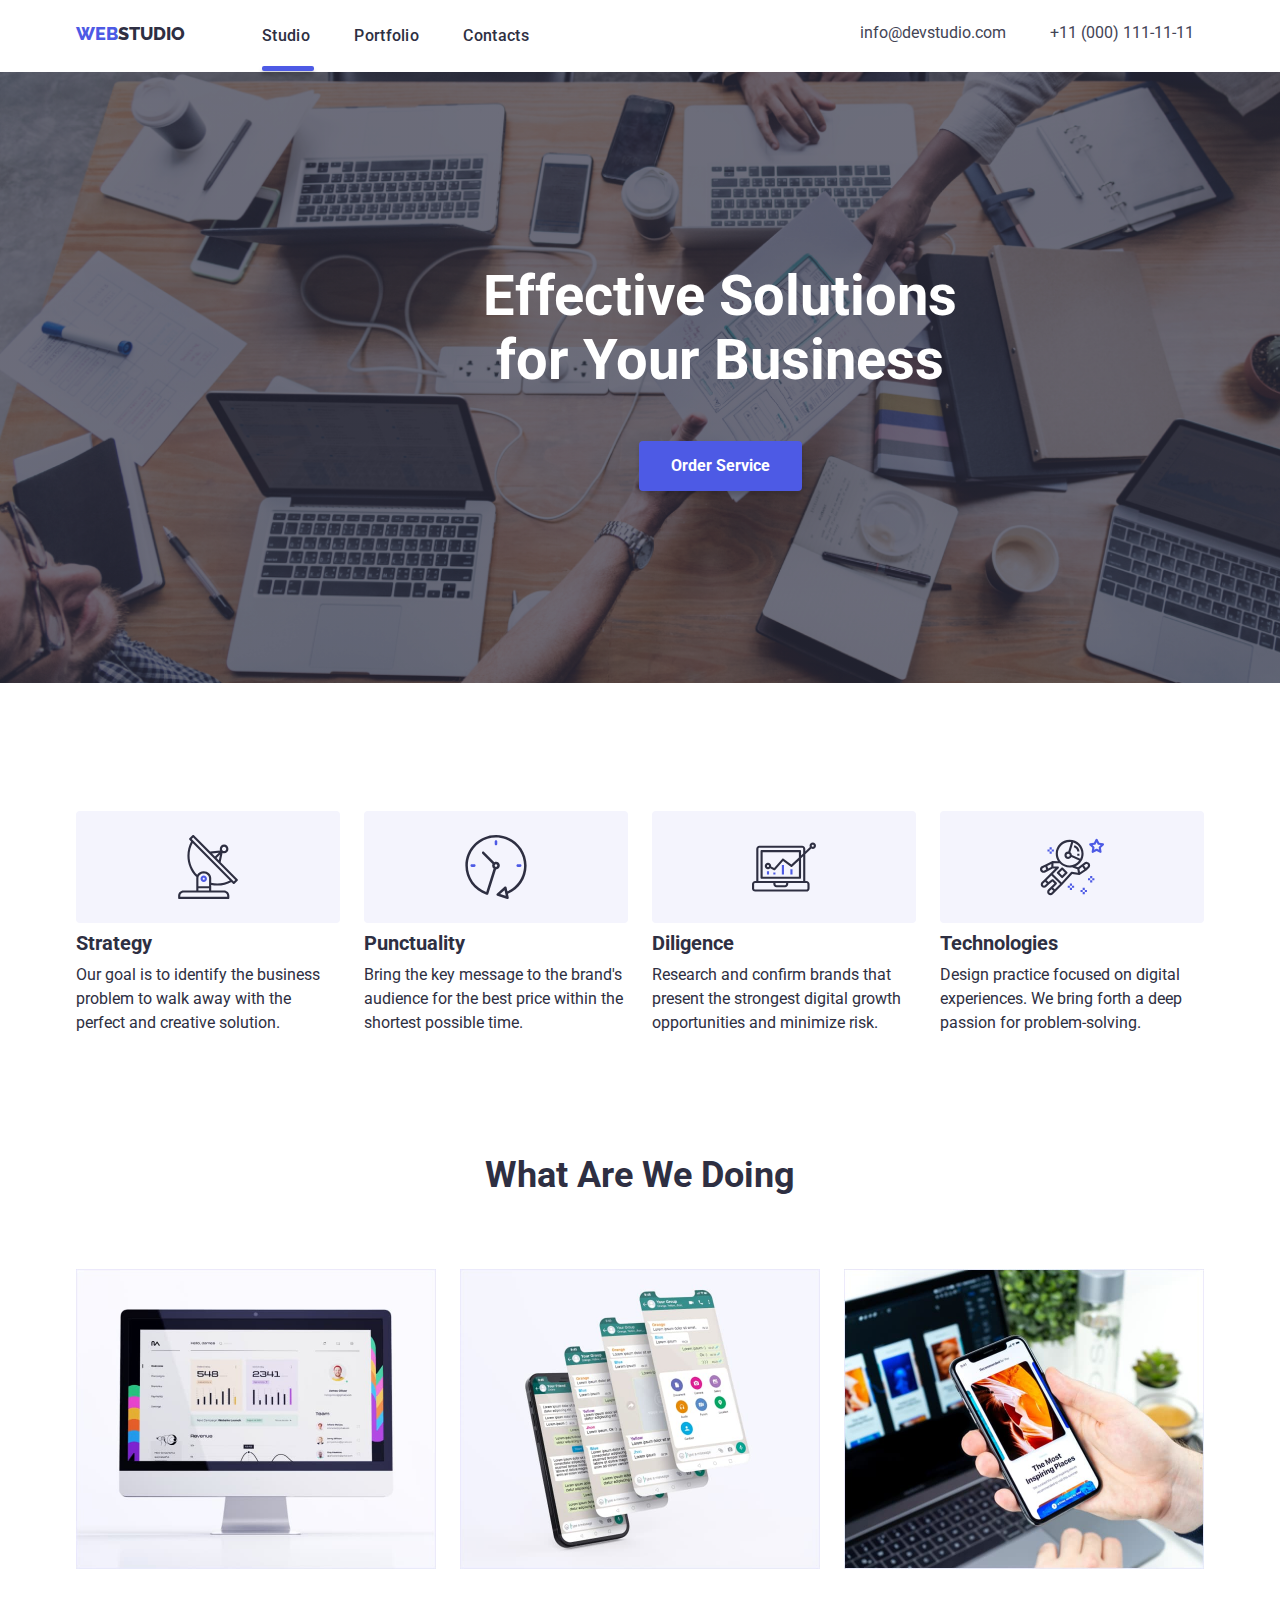
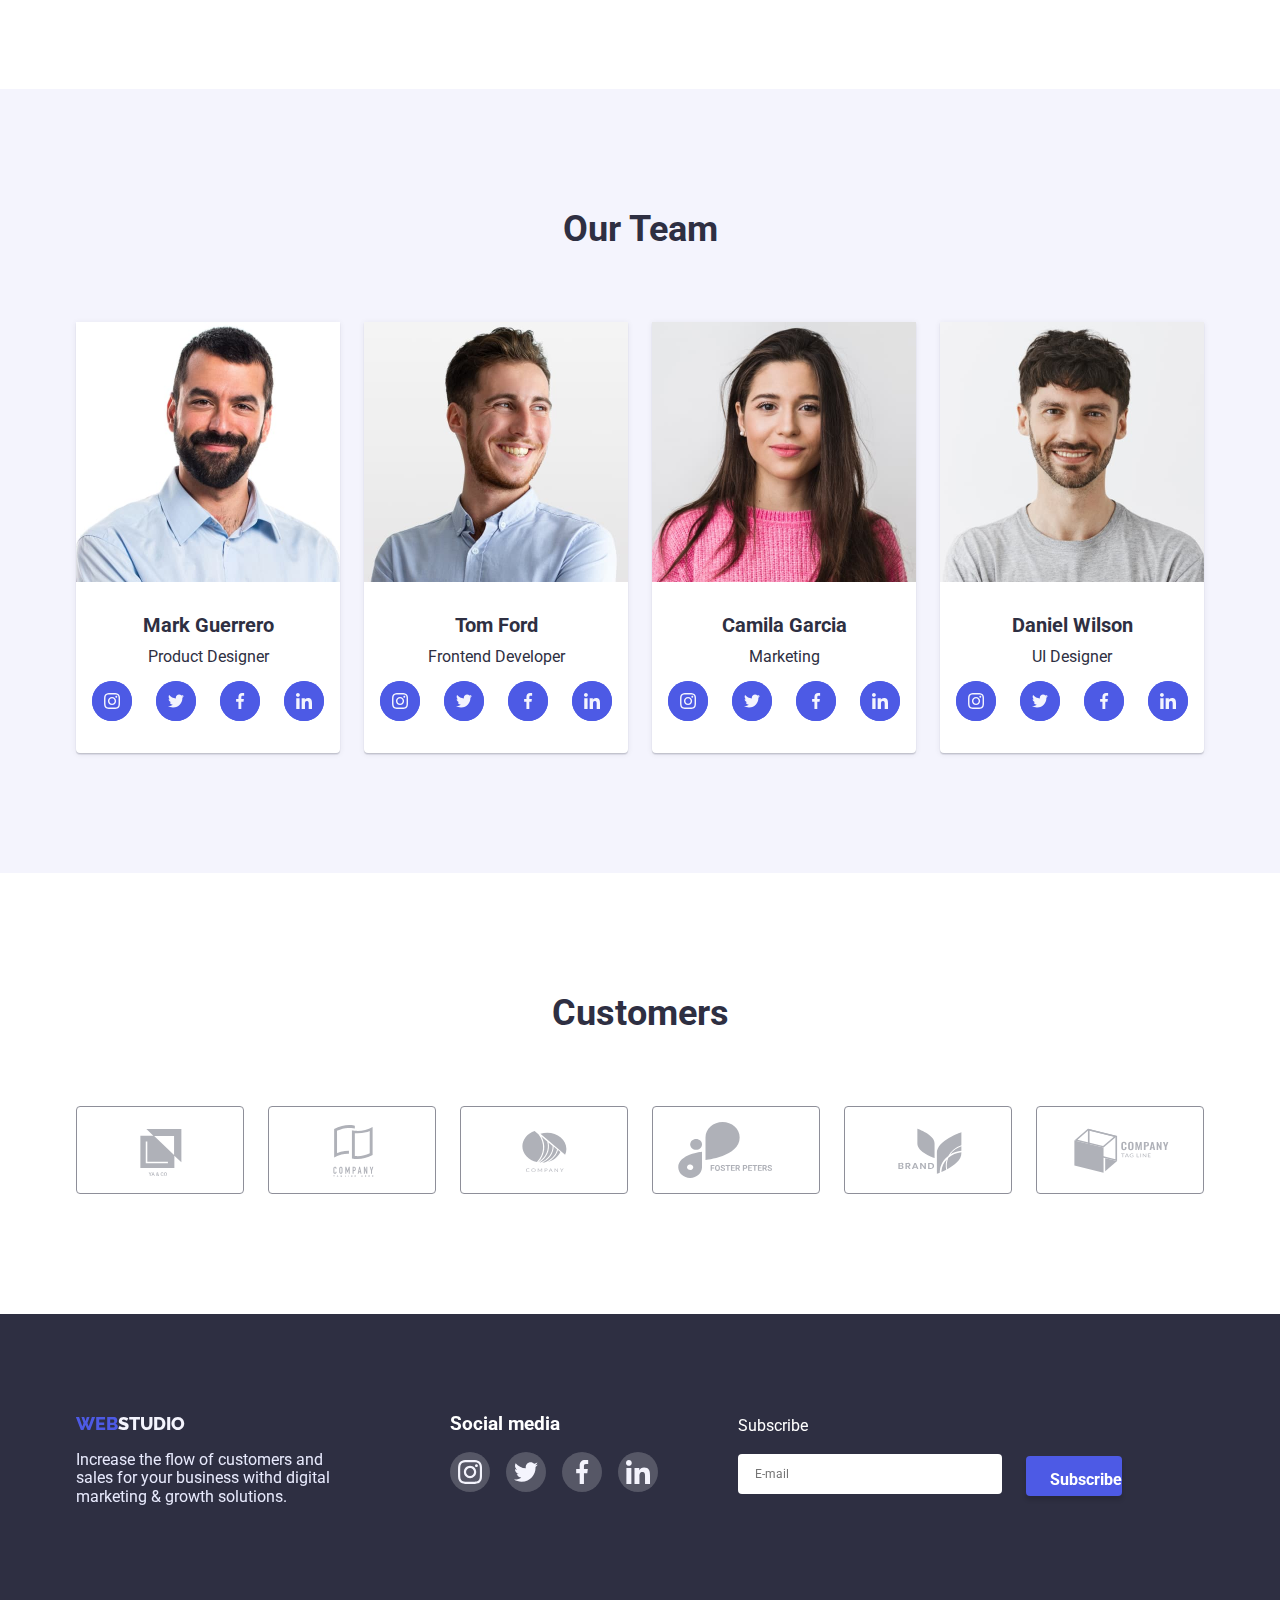
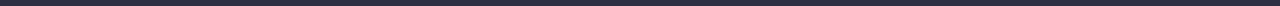
==== index.html @ 452f0822 "start work with footer" ====
<!DOCTYPE html>
<html lang="en">

<head>
    <meta charset="UTF-8">
    <meta http-equiv="X-UA-Compatible" content="IE=edge">
    <meta name="viewport" content="width=device-width, initial-scale=1.0">
    <title>Document</title>
    <link
        href="https://fonts.googleapis.com/css2?family=Raleway:wght@700&family=Roboto:wght@400;500;700;900&display=swap"
        rel="stylesheet">
    <link rel="stylesheet" href="./css/style.css">
    <link rel="stylesheet" href="/css/modern-normalize.css">
</head>

<body class="body">
    <!--Шапка-->
    <header class="header">
        <div class="container-header">
            <nav>
                <a href="./index.html" class="link-to-logo container-header-logo">WEB<span
                        class="second-logo-top">STUDIO</span></a>
                <ul class="link-to-list">
                    <li class="container-header_item"><a href="./index.html" class="link-to current">
                            Studio
                        </a></li>
                    <li class="container-header_item"><a href="./portfolio.html" class="link-to">
                            Portfolio
                        </a></li>
                    <li class="container-header_item"><a href="#" class="link-to">
                            Contacts
                        </a></li>
                </ul>
            </nav>
            <ul class="container-header-boss">
                <li class="container-header_contacts"><a href="mailto:info@devstudio.com" class="contacts">
                        info@devstudio.com </a></li>
                <li class="container-header_contacts"><a href="tel:+110001111111" class="contacts"> +11 (000) 111-11-11
                    </a>
                </li>
            </ul>
        </div>
    </header>
    <main>
        <section class="top-color">
            <div class="container-top-color">
                <h1 class="text"> Effective Solutions for Your Business</h1>
                <button type="button" class="first-button" data-modal-open>Order Service</button>
            </div>
            <div class="backdrop is-hidden" data-modal>
                <div class="modal">
                    <p class="modal-headline">Leave your contacts and we will call you back</p>
                    <form name="signup_form" autocomplete="on" novalidate>
                        <div>
                            <p class="form-field">
                                <label for="name" class="text-area">
                                    Name
                                </label>
                                <input type="name" name="name" id="name" />
                            </p>

                            <p class="form-field">
                                <label for="tel" class="text-area">
                                    Phone
                                </label>
                                <input type="tel" name="phone_number" id="tel" />
                            </p>

                            <p class="form-field">
                                <label for="email" class="text-area">
                                    Email
                                </label>
                                <input type="email" name="email" id="email" />
                            </p>


                            <p class="form-field">
                                <label for="comment" class="text-area">
                                    Comment
                                </label>
                                <textarea name="comment" rows="6" placeholder="Text input" id="comment"></textarea>
                            </p>


                            <p class="check">
                                <label class="modal-text">
                                    <input type="checkbox" name="privacy-policy" value="accept" />
                                    I accept the terms and conditions of the <a href="#" class="link-modal">Privacy
                                        Policy</a>
                                </label>
                            </p>


                            <button type="submit" class="send-button">
                                <div class="send-container">Send</div>
                            </button>
                        </div>
                    </form>
                    <button type="button" class="close-bt-father" data-modal-close>
                        <img src="./icons.svg/close.svg" alt="close" class="close-bt">
                    </button>
                </div>
            </div>
        </section>
        <section class="second-section">
            <div class="second-container">
                <h2 hidden>Advanteges</h2>
                <ul class="headlines-container">
                    <li class="headlines-item">
                        <div class="image-headlines">
                            <svg class="icon" width="64" height="64">
                                <use href="icons.svg/symbol-defs.svg#icon-antenn"> </use>
                            </svg>
                        </div>
                        <h3 class="headlines">Strategy</h3>
                        <p class="information">Our goal is to identify the business problem to walk away with the
                            perfect
                            and creative solution.
                        </p>
                    </li>
                    <li class="headlines-item">
                        <div class="image-headlines">
                            <svg class="icon" width="64" height="64">
                                <use href="icons.svg/symbol-defs.svg#icon-clock-1"> </use>
                            </svg>
                        </div>
                        <h3 class="headlines">Punctuality</h3>
                        <p class="information">Bring the key message to the brand's audience for the best price within
                            the
                            shortest possible
                            time.
                        </p>
                    </li>
                    <li class="headlines-item">
                        <div class="image-headlines">
                            <svg class="icon" width="64" height="64">
                                <use href="icons.svg/symbol-defs.svg#icon-diagram-1"> </use>
                            </svg>
                        </div>
                        <h3 class="headlines">Diligence</h3>
                        <p class="information">Research and confirm brands that present the strongest digital growth
                            opportunities and minimize
                            risk.
                        </p>
                    </li>
                    <li class="headlines-item">
                        <div class="image-headlines">
                            <svg class="icon" width="64" height="64">
                                <use href="icons.svg/symbol-defs.svg#icon-astronaut-1"> </use>
                            </svg>
                        </div>
                        <h3 class=" headlines">Technologies</h3>
                        <p class="information">Design practice focused on digital experiences. We bring
                            forth a deep
                            passion
                            for
                            problem-solving.
                        </p>
                    </li>
                </ul>
            </div>
        </section>
        <section class="section-third">
            <div class="third-container">
                <h3 class="wawd">What Are We Doing</h3>
                <ul class="we-do-images">
                    <li class="we-do"><img src="./images/image1.jpg" alt="Графіки на iMac" width="360" height="300"
                            class="wd-img">
                    </li>
                    <li class="we-do"><img src="./images/image2.jpg" alt="Переписка на iphone" width="360" height="300"
                            class="wd-img">
                    </li>
                    <li class="we-do"><img src="./images/image3.jpg" alt="iphone біля macbook" width="360" height="300"
                            class="wd-img">
                    </li>
                </ul>
            </div>
        </section>
        <section class="fourth-section">
            <div class="container-team">
                <h2 class="our-team">Our Team</h2>
                <ul class="list-team">
                    <li class="container-item">
                        <img src="./images/image4.jpg" alt="Product Designer" width="264" height="260" class="team-img">
                        <div class="container-names">
                            <h3 class="names">Mark Guerrero</h3>
                            <p class="speciality">Product Designer</p>
                            <ul class="tm-list">
                                <li class="tm-item">
                                    <a href="#" class="tm-item">
                                        <svg class="tm-svg" width="16" height="16">
                                            <use href="./icons.svg/symbol-defs.svg#icon-instagram"></use>
                                        </svg>
                                    </a>
                                </li>
                                <li class="tm-item">
                                    <a href="#" class="tm-item">
                                        <svg class="tm-svg" width="16" height="16">
                                            <use href="./icons.svg/symbol-defs.svg#icon-twitter"></use>
                                        </svg>
                                    </a>
                                </li>
                                <li class="tm-item">
                                    <a href="#" class="tm-item">
                                        <svg class="tm-svg" width="16" height="16">
                                            <use href="./icons.svg/symbol-defs.svg#icon-facebook"></use>
                                        </svg>
                                    </a>
                                </li>
                                <li class="tm-item">
                                    <a href="#" class="tm-item">
                                        <svg class="tm-svg" width="16" height="16">
                                            <use href="./icons.svg/symbol-defs.svg#icon-linkedin"></use>
                                        </svg>
                                    </a>
                                </li>
                            </ul>
                        </div>
                    </li>
                    <li class="container-item">
                        <img src="./images/image5.jpg" alt="Frontend Developer" width="264" height="260"
                            class="team-img">
                        <div class="container-names">
                            <h3 class="names">Tom Ford</h3>
                            <p class="speciality">Frontend Developer</p>
                            <ul class="tm-list">
                                <li class="tm-item">
                                    <a href="#" class="tm-item">
                                        <svg class="tm-svg" width="16" height="16">
                                            <use href="./icons.svg/symbol-defs.svg#icon-instagram"></use>
                                        </svg>
                                    </a>
                                </li>
                                <li class="tm-item">
                                    <a href="#" class="tm-item">
                                        <svg class="tm-svg" width="16" height="16">
                                            <use href="./icons.svg/symbol-defs.svg#icon-twitter"></use>
                                        </svg>
                                    </a>
                                </li>
                                <li class="tm-item">
                                    <a href="#" class="tm-item">
                                        <svg class="tm-svg" width="16" height="16">
                                            <use href="./icons.svg/symbol-defs.svg#icon-facebook"></use>
                                        </svg>
                                    </a>
                                </li>
                                <li class="tm-item">
                                    <a href="#" class="tm-item">
                                        <svg class="tm-svg" width="16" height="16">
                                            <use href="./icons.svg/symbol-defs.svg#icon-linkedin"></use>
                                        </svg>
                                    </a>
                                </li>
                            </ul>
                        </div>
                    </li>
                    <li class="container-item">
                        <img src="./images/image6.jpg" alt="Marketing" width="264" height="260" class="team-img">
                        <div class="container-names">
                            <h3 class="names">Camila Garcia</h3>
                            <p class="speciality">Marketing</p>
                            <ul class="tm-list">
                                <li class="tm-item">
                                    <a href="#" class="tm-item">
                                        <svg class="tm-svg" width="16" height="16">
                                            <use href="./icons.svg/symbol-defs.svg#icon-instagram"></use>
                                        </svg>
                                    </a>
                                </li>
                                <li class="tm-item">
                                    <a href="#" class="tm-item">
                                        <svg class="tm-svg" width="16" height="16">
                                            <use href="./icons.svg/symbol-defs.svg#icon-twitter"></use>
                                        </svg>
                                    </a>
                                </li>
                                <li class="tm-item">
                                    <a href="#" class="tm-item">
                                        <svg class="tm-svg" width="16" height="16">
                                            <use href="./icons.svg/symbol-defs.svg#icon-facebook"></use>
                                        </svg>
                                    </a>
                                </li>
                                <li class="tm-item">
                                    <a href="#" class="tm-item">
                                        <svg class="tm-svg" width="16" height="16">
                                            <use href="./icons.svg/symbol-defs.svg#icon-linkedin"></use>
                                        </svg>
                                    </a>
                                </li>
                            </ul>
                        </div>
                    </li>
                    <li class="container-item">
                        <img src="./images/image7.jpg" alt="UI Designer" width="264" height="260" class="team-img">
                        <div class="container-names">
                            <h3 class="names">Daniel Wilson</h3>
                            <p class="speciality">UI Designer</p>
                            <ul class="tm-list">
                                <li class="tm-item">
                                    <a href="#" class="tm-item">
                                        <svg class="tm-svg" width="16" height="16">
                                            <use href="./icons.svg/symbol-defs.svg#icon-instagram"></use>
                                        </svg>
                                    </a>
                                </li>
                                <li class="tm-item">
                                    <a href="#" class="tm-item">
                                        <svg class="tm-svg" width="16" height="16">
                                            <use href="./icons.svg/symbol-defs.svg#icon-twitter"></use>
                                        </svg>
                                    </a>
                                </li>
                                <li class="tm-item">
                                    <a href="#" class="tm-item">
                                        <svg class="tm-svg" width="16" height="16">
                                            <use href="./icons.svg/symbol-defs.svg#icon-facebook"></use>
                                        </svg>
                                    </a>
                                </li>
                                <li class="tm-item">
                                    <a href="#" class="tm-item">
                                        <svg class="tm-svg" width="16" height="16">
                                            <use href="./icons.svg/symbol-defs.svg#icon-linkedin"></use>
                                        </svg>
                                    </a>
                                </li>
                            </ul>
                        </div>
                    </li>
                </ul>
            </div>
        </section>
        <section class="fives-section">
            <div class="container-customers">
                <h2 class="customers">Customers</h2>
                <ul class="list-customers">
                    <li class="customers-item">
                        <a href="#" class="customers-link">
                            <svg width="154" height="56" class="customers-svg">
                                <use href="./icons.svg/symbol-defs.svg#icon-yaco"></use>
                            </svg>
                        </a>
                    </li>
                    <li class="customers-item">
                        <a href="#" class="customers-link">
                            <svg width="154" height="56" class="customers-svg">
                                <use href="./icons.svg/symbol-defs.svg#icon-firstcompany"></use>
                            </svg>
                        </a>
                    </li>
                    <li class="customers-item">
                        <a href="#" class="customers-link">
                            <svg width="154" height="56" class="customers-svg">
                                <use href="./icons.svg/symbol-defs.svg#icon-secondcompany"></use>
                            </svg>
                        </a>
                    </li>
                    <li class="customers-item">
                        <a href="#" class="customers-link">
                            <svg width="154" height="56" class="customers-svg">
                                <use href="./icons.svg/symbol-defs.svg#icon-fooster"></use>
                            </svg>
                        </a>
                    </li>
                    <li class="customers-item">
                        <a href="#" class="customers-link">
                            <svg width="154" height="56" class="customers-svg">
                                <use href="./icons.svg/symbol-defs.svg#icon-brand"></use>
                            </svg>
                        </a>
                    </li>
                    <li class="customers-item">
                        <a href="#" class="customers-link">
                            <svg width="154" height="56" class="customers-svg">
                                <use href="./icons.svg/symbol-defs.svg#icon-company"></use>
                            </svg>
                        </a>
                    </li>
                </ul>
            </div>
        </section>
    </main>
    <footer class="footer">
        <div class="foot-ctnr">
            <div class="container-footer">
                <a href="./index.html" class="link-to-logo">WEB<span class="secondlogo">STUDIO</span></a>
                <p class="footer-text"> Increase the flow of customers and<br>sales for your business withd
                    digital<br>marketing
                    & growth
                    solutions.</p>
            </div>
            <div class="footer-social-media">
                <h3 class="sm-text">Social media</h3>
                <ul class="sm-list">
                    <li class="sm-item">
                        <a href="#" class="sm-item">
                            <svg width="24" height="24" class="sm-svg">
                                <use href="./icons.svg/symbol-defs.svg#icon-instagram"></use>
                            </svg>
                        </a>
                    </li>
                    <li class="sm-item">
                        <a href="#" class="sm-item">
                            <svg width="24" height="24" class="sm-svg">
                                <use href="./icons.svg/symbol-defs.svg#icon-twitter"></use>
                            </svg>
                        </a>
                    </li>
                    <li class="sm-item">
                        <a href="#" class="sm-item">
                            <svg width="24" height="24" class="sm-svg">
                                <use href="./icons.svg/symbol-defs.svg#icon-facebook"></use>
                            </svg>
                        </a>
                    </li>
                    <li class="sm-item">
                        <a href="#" class="sm-item">
                            <svg width="24" height="24" class="sm-svg">
                                <use href="./icons.svg/symbol-defs.svg#icon-linkedin"></use>
                            </svg>
                        </a>
                    </li>
                </ul>
            </div>
            <div>
                <p class="footer-field">
                    <label for="email" class="text-area-footer">
                        Subscribe
                    </label>
                    <br>
                    <input type="email" name="email" id="footer-mail" placeholder="E-mail" />
                </p>
            </div>
            <div class="btn-ctnr">
                <button type="button" class="footer-button">Subscribe</button>
            </div>
        </div>
    </footer>
    <script src="./js/modal.js"></script>
</body>

</html>
---- css/style.css ----
*{
    padding: 0;
    margin: 0;
    box-sizing: border-box;
}
:root {
    --brand-color: #2E2F42;
    --background-color: #FFFFFF;
    --button-color: #4D5AE5;
    --hover-color: #434455;
    --white: #F4F4FD;
    --text-color: #E7E9FC;
    --svg-background: #31D0AA;
    --modal-color: #8E8F99;
}
.body {
    font-family: 'Roboto', sans-serif;
    background-color: var(--background-color);
    color: var(--brand-color);
}
nav {
    font-weight: 700;
    font-size: 16px;
    display: flex;
}
.top-color {
    width: 1440px;
    margin: 0 auto;
    background-image: linear-gradient(to right,
            rgba(46, 47, 66, 0.7),
            rgba(46, 47, 66, 0.7)), url("../images/people-office.jpg");
    background-color: var(--brand-color);
    background-size:cover; 
    padding-top: 192px;
    padding-bottom: 192px;
}
.container-top-color {
    width: 492px;
    justify-content: center;
    margin-left: auto;
    margin-right: auto;
}
.text {
    color: var(--background-color);
    text-align: center;
    font-weight: 700;
    font-size: 56px;
    padding: 0%;
}
.backdrop {
    position: fixed;
    left: 0;
    top: 0;
    width: 100%;
    height: 100%;
    background-color: rgba(46, 47, 66, 0.4);
    transition: transform 250ms cubic-bezier(0.4, 0, 0.2, 1), opacity 250ms;
}
.close-bt-father {
    position: absolute;
        left: 90%;
        top: 5%;
        width: 24px;
        height: 24px;
        border-radius: 100%;
        background-color: var(--text-color);
        border: 1px solid rgba(0, 0, 0, 0.1);
}
.close-bt-father:hover,
.close-bt-father:focus {
    background-color: var(--text-color);
    box-shadow: 0px 1px 6px rgba(46, 47, 66, 0.08), 0px 1px 1px rgba(46, 47, 66, 0.16), 0px 2px 1px rgba(46, 47, 66, 0.08);
    border-radius: 100%;
}
.close-bt {
    position: absolute;
    left: 50%;
    top: 50%;
    transform: translate(-50%, -50%);
    width: 8px;
    height: 8px;
}
.backdrop.is-hidden {
    opacity: 0;
    pointer-events: none;
}
.secondlogo {
    color: var(--white);
    font-family: 'Raleway';
    font-weight: 800;
    font-size: 18px;
}
.second-logo-top {
    color: var(--brand-color);
    font-weight: 800;
    font-size: 18px;
    font-family: 'Raleway';
}
.modal {
    position: absolute;
    top: 50%;
    left: 50%;
    transform: translate(-50%, -50%);
    width: 408px;
    height: 584px;
    background-color: #FCFCFC;
    box-shadow: 0px 1px 1px rgba(0, 0, 0, 0.14), 0px 1px 3px rgba(0, 0, 0, 0.12), 0px 2px 1px rgba(0, 0, 0, 0.2);
    border-radius: 4px;
    transition: transform 250ms cubic-bezier(0.4, 0, 0.2, 1);
    padding: 72px 24px 24px;
}
.form-field input {
    border: 1px solid rgba(33, 33, 33, 0.2);
border-radius: 4px;
}
.modal-text [type="checkbox"] {
color: var(--button-color)
}
.form-field input::placeholder {
    color: rgba(117, 117, 117, 0.5);
}
#name {
    margin-bottom: 8px;
    width: 360px;
    height: 40px;
}
#name:active {
    border: 1px solid var(--button-color);
    border-radius: 4px;
}
#tel {
    margin-bottom: 8px;
    width: 360px;
    height: 40px;
}
#email {
    margin-bottom: 8px;
    width: 360px;
    height: 40px;
}
#comment {
    resize: none;
    padding: 8px 16px;
    margin-bottom: 16px;
    width: 360px; 
    border: 1px solid rgba(33, 33, 33, 0.2);
    border-radius: 4px;
    line-height: 1.3;
    font-size: 12px;
}

.modal-headline {
    margin-bottom: 14px;
    font-weight: 700;
    color: var(--brand-color);
    text-align: center;
}
.text-area {
    letter-spacing: 0.04em;
    font-size: 12px;
    line-height: 1.3; 
    color: var(--modal-color);  
}
.modal-text {
    letter-spacing: 0.04em;
    font-size: 12px;
    line-height: 1.3;
    margin-bottom: 24px;
}
.send-button {
    display: flex;
    align-items: center;
    text-align: center;
    background-color: var(--button-color);
    color: var(--background-color);
    cursor: pointer;
    font-weight: 700;
    font-size: 16px;
    font-family: inherit;
    box-shadow: 0px 4px 4px rgba(0, 0, 0, 0.15);
    border-radius: 4px;
    padding: 16px 32px;
    border: 0;
    margin: 24px auto;
    transition: background-color 250ms cubic-bezier(0.4, 0, 0.2, 1), color 250ms cubic-bezier(0.4, 0, 0.2, 1), box-shadow 250ms cubic-bezier(0.4, 0, 0.2, 1);
}
.link-modal {
    color: var(--button-color);
}
.link-modal:visited {
    color: var(--button-color);
}
.send-container {
    width: 105px;
}
.send-button:focus,
.send-button:hover {
    background-color: #404BBF;
    box-shadow: 0px 4px 4px rgba(0, 0, 0, 0.15);
    border-radius: 4px;
    color: var(--background-color);
}
.first-button {
    display: block;
    background-color: var(--button-color);
    color: var(--background-color);
    cursor: pointer;
    font-weight: 700;
    font-size: 16px;
    font-family: inherit;
    box-shadow: 0px 4px 4px rgba(0, 0, 0, 0.15);
    border-radius: 4px;
    margin-top: 48px;
    padding: 16px 32px;
    border: 0;
    margin-left: auto;
    margin-right: auto;
    transition: background-color 250ms cubic-bezier(0.4, 0, 0.2, 1), color 250ms cubic-bezier(0.4, 0, 0.2, 1), box-shadow 250ms cubic-bezier(0.4, 0, 0.2, 1);
}
.first-button:focus,
.first-button:hover {
    background-color: #404BBF;
    box-shadow: 0px 4px 4px rgba(0, 0, 0, 0.15);
    border-radius: 4px;
    color: var(--background-color);
}

a {
    text-decoration: none;
}
ul {
    list-style: none;
}
.header {
box-shadow: 0px 2px 1px rgba(46, 47, 66, 0.08), 0px 1px 1px rgba(46, 47, 66, 0.16), 0px 1px 6px rgba(46, 47, 66, 0.08);
}
.button-boss { 
    justify-content: center;
    margin-bottom: 72px;
}
.interactive:focus,
.interactive:hover {
    background-color: var(--button-color);
    color: var(--background-color);
}
.interactive {
    background-color: var(--white);
    color: var(--button-color);
    cursor: pointer;
    font-weight: 700;
    font-size: 16px;
    border: 1px solid var(--text-color);
    padding: 12px 24px;
    border-radius: 4px;
    transition: background-color 250ms cubic-bezier(0.4, 0, 0.2, 1), color 250ms cubic-bezier(0.4, 0, 0.2, 1), box-shadow 250ms cubic-bezier(0.4, 0, 0.2, 1);
}
.porfolio-btn:not(:last-child) {
    margin-right: 24px;
}
.section-portfolio {
    padding-top: 96px;
    padding-bottom: 120px;
}
.container {
    padding-left: 15px;
    padding-right: 15px;
    margin-left: auto;
    margin-right: auto;
    width: 1158px;
}
.our-products {
    display: flex;
    flex-wrap: wrap;
    column-gap: 24px;
    row-gap: 48px;
}
.card {
    display: block;
    position: relative;
    overflow: hidden;
}
.products-image {
    display: block;
}
.card-text {
    display: block;
    position: absolute;
    overflow: hidden;
    top: 0;
    left: 0;
    width: 100%;
    height: 100%;
    padding: 40px 32px;
    font-size: 16px;
    line-height: 1.5;
    color: var(--white);
    background-color: rgba(77, 90, 229, 0.9);
    transition: transform 250ms cubic-bezier(0.4, 0, 0.2, 1), opacity 250ms;
    overflow: hidden;
    transform: translateY(100%);
    opacity: 0;
}
.card-link {
    display: block;
}

.card-link:hover .card-text,
.card-link:focus .card-text {
opacity: 1;
transform: translateY(0);
}
.card-link:visited {
    color:var(--brand-color)
}
.direction {
    font-weight: 700;
    font-size: 20px;
    line-height: 1.2;
    margin-bottom: 8px;
}
.description-container {
    border: 0.5px solid var(--white);
    box-shadow: 0px 1px 6px rgba(46, 47, 66, 0.08);
    padding-bottom: 32px;
    padding-top: 32px;
    padding-left: 16px;
    padding-right: 16px;
}
.description {
    font-weight: 400;
    font-size: 16px;
}
.header {
    padding-top: 24px;
    padding-bottom: 24px;
    box-shadow: 0px 2px 1px rgba(46, 47, 66, 0.08), 0px 1px 1px rgba(46, 47, 66, 0.16), 0px 1px 6px rgba(46, 47, 66, 0.08);
}
header {
    padding-top: 24px;
    padding-bottom: 24px;
}
.container-header {
    display:flex;
    margin-left: auto;
    margin-right: auto;
    padding-left: 15px;
    padding-right: 15px;
    width: 1158px;
}
.contacts {
    color: var(--hover-color);
    font-weight: 400;
    font-size: 16px;
    transition: color 250ms cubic-bezier(0.4, 0, 0.2, 1);
}
.contacts:hover {
    color: var(--hover-color);
}

.contacts:focus {
    color: var(--button-color)
}
.link-to-logo {
    color: var(--button-color);
    font-weight: 800;
    font-family: 'Raleway';
    font-size: 18px;
    margin-right: 77px;
}
.link-to:visited {
    color: var(--brand-color);
}
.link-to:hover {
    color: var(--hover-color);
}
.link-to:focus {
    color: var(--button-color)
}
.link-to {
    font-family: "Roboto";
    font-weight: 500;
    font-size: 16px;
    line-height: 1.5;
    letter-spacing: 0.02em;
    color: var(--brand-color);
    position: relative;
    transition: color 250ms cubic-bezier(0.4, 0, 0.2, 1);
}
:.current {
    color: var(--button-color);
}
.current:visited {
    color: var(--button-color);
}
.current::after {
    content: '';
    position: absolute;
    display: inline;
    width: 100%;
    height: 5px;
    left: 0;
    top: 40px;
    background-color: var(--button-color);
    border-radius: 2px;
    box-shadow: 0px 4px 4px rgba(0, 0, 0, 0.25)
}
.link-to-list {
    margin-right: 331px;
}
.container-header_item {
    display: inline;
}

.container-header_item:not(:last-child) {
margin-right: 40px;
}
.container-header_contacts {
    display: inline;
}
.container-header_contacts:first-child {
margin-right: 40px;
}
.second-section {
    padding-top: 120px;
    padding-bottom: 120px;
}
.second-container {
    width: 1158px;
    padding-left: 15px;
    padding-right: 15px;
    margin-left: auto;
    margin-right: auto;
}
.headlines-container {
    display: flex;
}
.image-headlines {
    display: flex;
    width: 264px;
    height: 112px;
    background-color: var(--white);
    border-radius: 4px;
    margin-bottom: 8px;
}
.icon {
    display: flex;
    justify-content: center;
    align-items: center;
    margin: 24px auto;
}
.headlines {
    font-weight: 700;
    font-size: 20px;
    line-height: 1.2;
    margin-bottom: 8px;
}
.headlines-item {
    margin-top: 8px;
    width: 264px;
}
.headlines-item:not(:last-child) {
    margin-right: 24px;
}
.information {
    font-weight: 400;
    font-size: 16px;
    height: 72px;
    line-height: 1.5;
}
.fourth-section {
    background-color: var(--white);
    padding-top: 120px;
    padding-bottom: 120px;
}
.container-team {
    width: 1158px;
    margin-left: auto;
    margin-right: auto;
    padding-left: 15px;
    padding-right: 15px;
}
.list-team {
    display: flex;
    gap: 24px;
}
.container-item {
    background-color: var(--background-color);
    box-shadow: 0px 1px 6px rgba(46, 47, 66, 0.08), 0px 1px 1px rgba(46, 47, 66, 0.16), 0px 2px 1px rgba(46, 47, 66, 0.08);
        border-radius: 0px 0px 4px 4px;
}
.our-team {
    font-weight: 700;
    font-size: 36px;
    text-align: center;
    margin-bottom: 72px;
}
.container-names {
    padding-top: 32px;
    padding-bottom: 32px;
}
.names {
    font-weight: 700;
    font-size: 20px;
    text-align: center;
}
.speciality {
    margin-top: 8px;
    font-size: 16px;
    line-height: 24px;
    text-align: center;
}

.tm-list {
    display: flex;
    gap: 24px;
    margin-top: 12px;
    justify-content: center;
}
.team-img {
    display: block;
}

.tm-item {
    display: flex;
    justify-content: center;
    align-items: center;
    width: 40px;
    height: 40px;
    background-color: var(--button-color);
    border-radius: 50%;
    transition: background-color 250ms cubic-bezier(0.4, 0, 0.2, 1);
}
.tm-item:hover,
.tm-item:focus {
    background-color: var(--svg-background);
}
.button-boss {
    display: flex;
}
.section-third {
padding-bottom: 120px;
}
.third-container {
    padding-left: 15px;
    padding-right: 15px;
    margin-left: auto;
    margin-right:auto;
    width: 1158px;
}
.we-do-images {
    display: flex;
    max-width: 100%;
    height: auto; 
    gap: 24px;
}
.wd-img {
    display: block;
}
.wawd {
    font-weight: 700;
    font-size: 36px;
    margin-bottom: 72px;
    text-align: center;
}
.customers {
        font-weight: 700;
        font-size: 36px;
        text-align: center;
        margin-bottom: 72px;
}

.fives-section {
padding-top: 120px;
padding-bottom: 120px;
}
.list-customers {
    display: flex;
    gap: 24px;
}
.customers-item {
    flex-basis: calc( (100% - 5 * 24px) / 6);
    height: 88px;
}
.customers-link {
    height: 100%;
    width: 100%;
    display: flex;
    justify-content: center;
    align-items: center;
    border: 1px solid #8E8F99;
    border-radius: 4px;
    color: #AFB1B8;
    transition: border-color 250ms cubic-bezier(0.4, 0, 0.2, 1), color 250ms cubic-bezier(0.4, 0, 0.2, 1);
}
.customers-link:hover,
.customers-link:focus {
    border-color: var(--button-color);
    color: var(--button-color);
}

.customers-svg {
    fill: currentColor;
}
.container-customers {
    padding-left: 15px;
    padding-right: 15px;
    margin-left: auto;
    margin-right: auto;
    width: 1158px;
}
.sm-text {
    color: var(--background-color);
    font-weight: 700;
    margin-bottom: 16px;
}
.sm-list {
    display: flex;
    gap: 16px;
}
.sm-svg {
    margin: auto;
}
.sm-item {
    width: 40px;
    height: 40px;
    border-radius: 50%;
    background-color: rgba(255, 255, 255, 0.1);
    display: flex;
    transition: background-color 250ms cubic-bezier(0.4, 0, 0.2, 1);
}

.sm-item:hover,
.sm-item:focus {
    background-color: var(--svg-background);
}
.foot-ctnr { position: relative;
    padding-left: 15px;
    padding-right: 15px;
    margin-left: auto;
    margin-right: auto;
    width: 1158px;
    display: flex;
}
.footer {
    background-color: var(--brand-color);
    padding-top: 100px;
    padding-bottom: 100px;
}
.footer-text {
    color: var(--text-color);
    margin-top: 16px;
}
.footer-social-media {
    margin-left: 120px;
    margin-right: 80px;
}
.footer-field {
    display: block;
    color: var(--background-color);
    font-size: 700;
    line-height: 1.5;
}
.footer-field input {
border: 1px solid rgba(255, 255, 255, 0.3);
border-radius: 4px;
padding: 8px 16px;
font-size: 12px;
line-height: 2;
}
#footer-mail {
    margin-top: 16px;
    width: 264px;
    height: 40px;
}
.btn-ctnr {
    margin-left: 24px;
    padding-top: 42px;

}
.ftr-hdln {
    display: none;
}
.footer-button {
    height: 40px;
    margin: auto;
    display: flex;
    flex-direction: row;
    justify-content: center;
    align-items: center;
    padding-top: 8px;
    padding-left: 24px;
    background-color: var(--button-color);
    border-radius: 4px;
    gap: 16px;
    color: var(--background-color);
    font-weight: 700;
    line-height: 1.5;
    border: 0;
    cursor: pointer;
    font-weight: 700;
    font-size: 16px;
    font-family: inherit;
    box-shadow: 0px 4px 4px rgba(0, 0, 0, 0.15);
    margin-left: auto;
    margin-right: auto;
    transition: background-color 250ms cubic-bezier(0.4, 0, 0.2, 1), color 250ms cubic-bezier(0.4, 0, 0.2, 1), box-shadow 250ms cubic-bezier(0.4, 0, 0.2, 1);
}

.footer-button:focus,
.footer-button:hover {
    background-color: #404BBF;
    box-shadow: 0px 4px 4px rgba(0, 0, 0, 0.15);
    border-radius: 4px;
    color: var(--background-color);
}
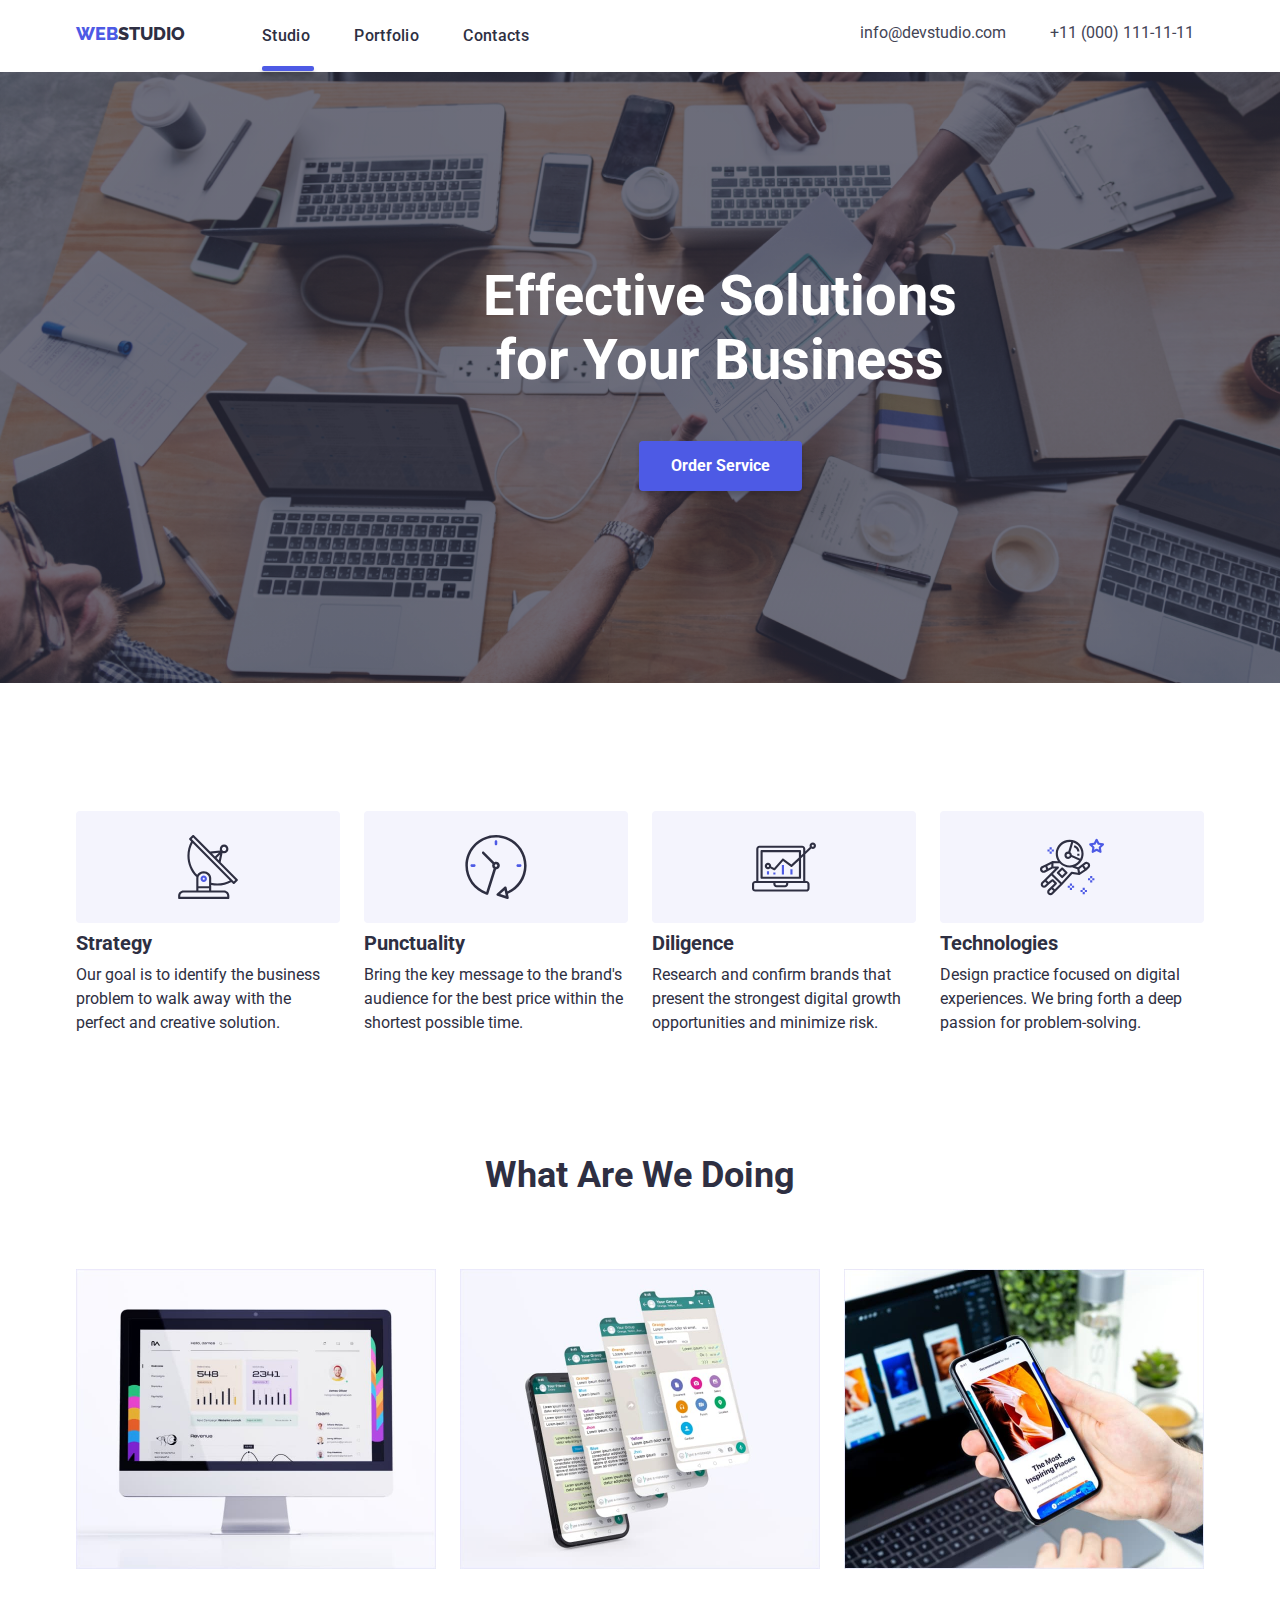
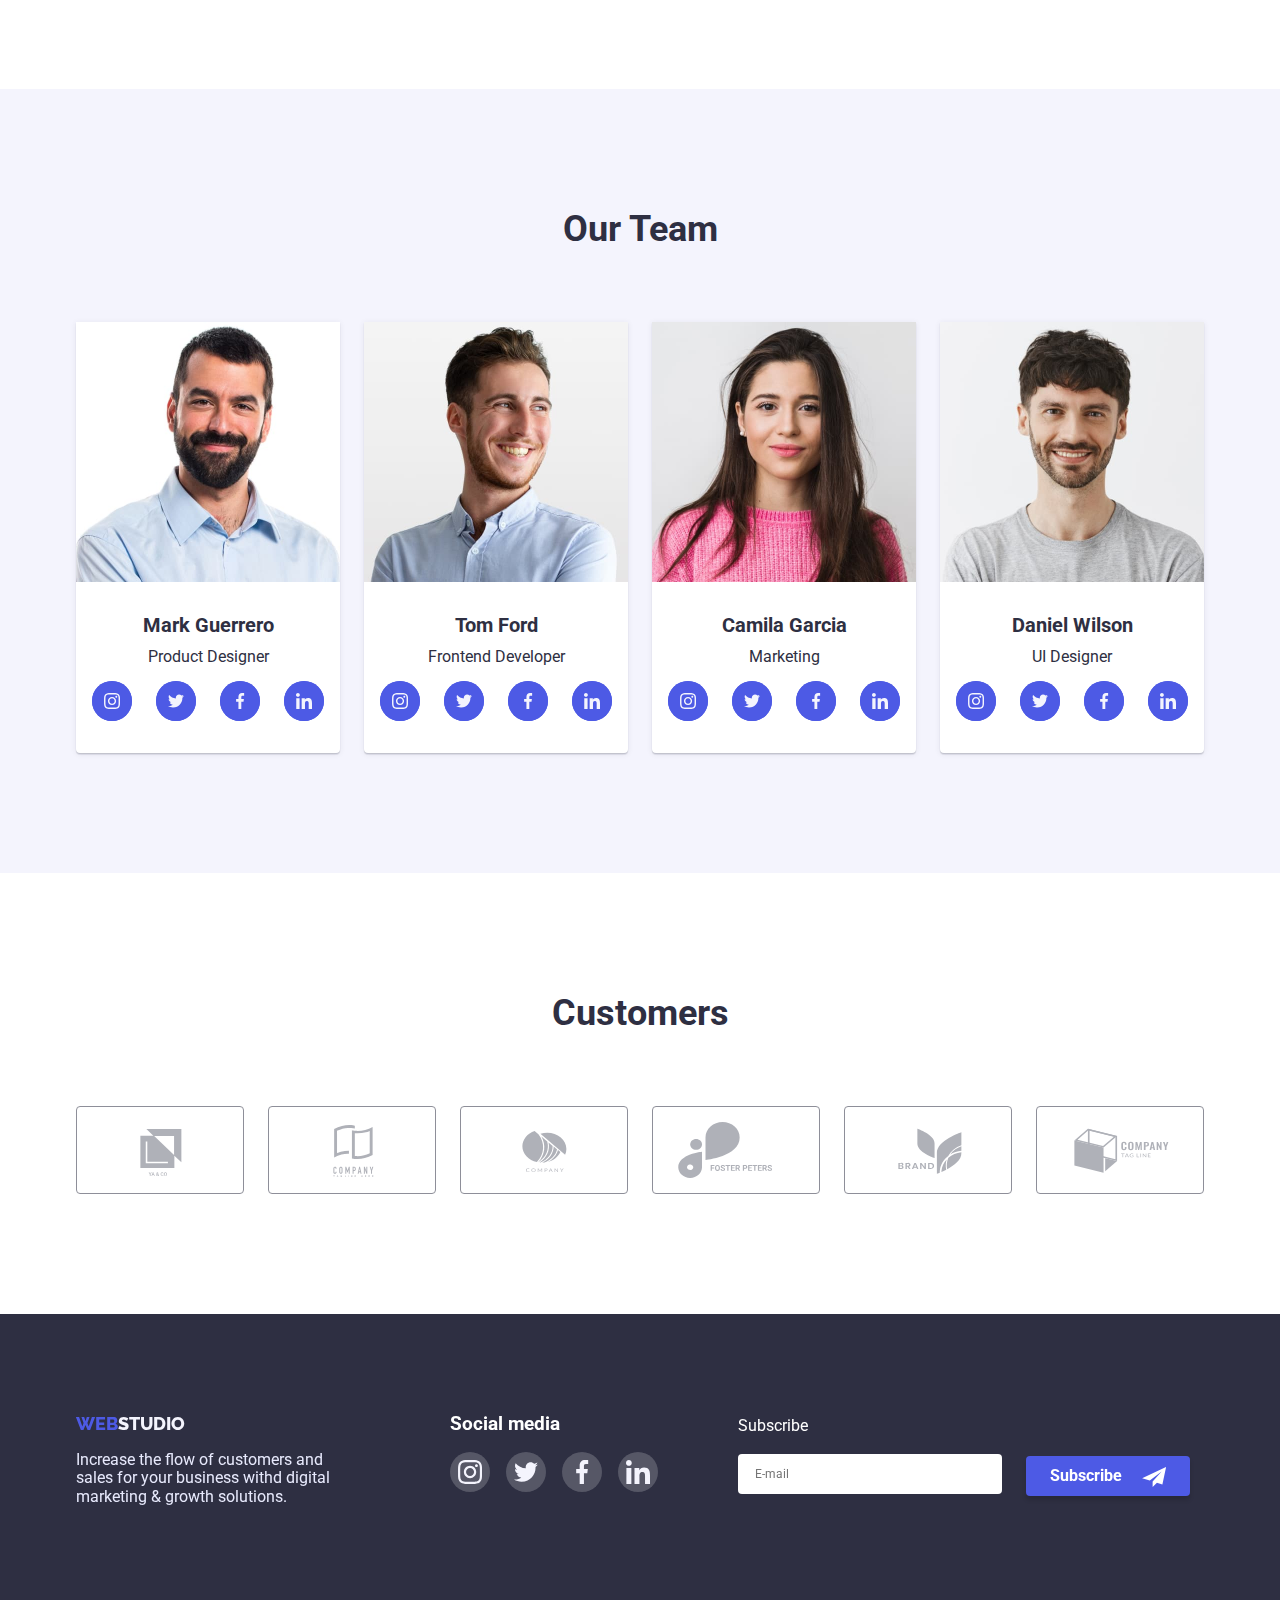
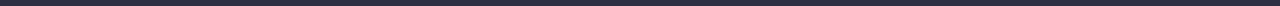
==== commit 9d637c93: "make svg" ====
--- a/index.html
+++ b/index.html
@@ -52,26 +52,45 @@
                     <p class="modal-headline">Leave your contacts and we will call you back</p>
                     <form name="signup_form" autocomplete="on" novalidate>
                         <div>
-                            <p class="form-field">
-                                <label for="name" class="text-area">
+                            <div class="form-container">
+                                <p class="form-field">
+                                <div class="form-svg">
+                                    <svg width="12" height="12">
+                                        <use href="icons.svg/symbol-defs.svg#icon-name"> </use>
+                                    </svg>
+                                </div>
+                                <input type="name" name="name" id="name" class="form-input" />
+                                <label for="name" class="text-area form-label">
                                     Name
                                 </label>
-                                <input type="name" name="name" id="name" />
-                            </p>
-
-                            <p class="form-field">
-                                <label for="tel" class="text-area">
+                                </p>
+                            </div>
+
+                            <div class="form-container">
+                                <p class="form-field">
+                                <div class="form-svg"><svg width="13" height="13">
+                                        <use href="icons.svg/symbol-defs.svg#icon-phone"> </use>
+                                    </svg>
+                                </div>
+                                <input type="tel" name="phone_number" id="tel" class="form-input" />
+                                <label for="tel" class="text-area form-label">
                                     Phone
                                 </label>
-                                <input type="tel" name="phone_number" id="tel" />
-                            </p>
-
-                            <p class="form-field">
-                                <label for="email" class="text-area">
+                                </p>
+                            </div>
+
+                            <div class="form-container">
+                                <p class="form-field">
+                                <div class="form-svg"><svg width="15" height="12">
+                                        <use href="icons.svg/symbol-defs.svg#icon-mail"> </use>
+                                    </svg>
+                                </div>
+                                <input type="email" name="email" id="email" class="form-input" />
+                                <label for="email" class="text-area form-label">
                                     Email
                                 </label>
-                                <input type="email" name="email" id="email" />
-                            </p>
+                                </p>
+                            </div>
 
 
                             <p class="form-field">
@@ -435,6 +454,11 @@
             </div>
             <div class="btn-ctnr">
                 <button type="button" class="footer-button">Subscribe</button>
+                <div class="footer-svg">
+                    <svg width="24" height="20" class="send-svg">
+                        <use href="icons.svg/symbol-defs.svg#icon-send"> </use>
+                    </svg>
+                </div>
             </div>
         </div>
     </footer>
--- a/css/style.css
+++ b/css/style.css
@@ -113,31 +113,65 @@
     border: 1px solid rgba(33, 33, 33, 0.2);
 border-radius: 4px;
 }
+.form-container:focus-within > .form-svg {
+    background-color: var(--button-color);
+}
+.form-field:focus-within {
+    /* border: 1px solid var(--button-color); */
+    background-color: red;
+}
+.form-container {
+    position: relative;
+}
+.form-svg {
+    fill:var(--brand-color);
+    position: absolute;
+    bottom: 36px;
+    left: 19px;
+}
+.form-label {
+    position: absolute;
+    top: -19px;
+    left: 0;
+}
+.form-label {
+    margin-bottom: 26px;
+}
+
+.form-input + .form-label{
+    ;
+}
 .modal-text [type="checkbox"] {
 color: var(--button-color)
 }
 .form-field input::placeholder {
     color: rgba(117, 117, 117, 0.5);
 }
-#name {
+.form-input {
+    margin-bottom: 26px;
+    width: 360px;
+    height: 40px;
+    padding-left: 38px;
+}
+/* #name {
     margin-bottom: 8px;
     width: 360px;
     height: 40px;
 }
-#name:active {
+/* #name:active {
     border: 1px solid var(--button-color);
     border-radius: 4px;
-}
-#tel {
+} */
+/* #tel {
     margin-bottom: 8px;
     width: 360px;
     height: 40px;
-}
-#email {
+} */
+/* #email {
     margin-bottom: 8px;
     width: 360px;
     height: 40px;
-}
+} */ 
 #comment {
     resize: none;
     padding: 8px 16px;
@@ -150,7 +184,7 @@
 }
 
 .modal-headline {
-    margin-bottom: 14px;
+    margin-bottom: 34px;
     font-weight: 700;
     color: var(--brand-color);
     text-align: center;
@@ -673,20 +707,30 @@
     height: 40px;
 }
 .btn-ctnr {
+    position: relative;
     margin-left: 24px;
     padding-top: 42px;
 
 }
+.footer-svg {
+    position: absolute;
+    bottom: 15px;
+    right: 24px;
+
+}
+.send-svg {
+fill: var(--background-color);
+}
 .ftr-hdln {
     display: none;
 }
 .footer-button {
+    position: relative;
+    width: 164px;
     height: 40px;
     margin: auto;
     display: flex;
     flex-direction: row;
-    justify-content: center;
-    align-items: center;
     padding-top: 8px;
     padding-left: 24px;
     background-color: var(--button-color);
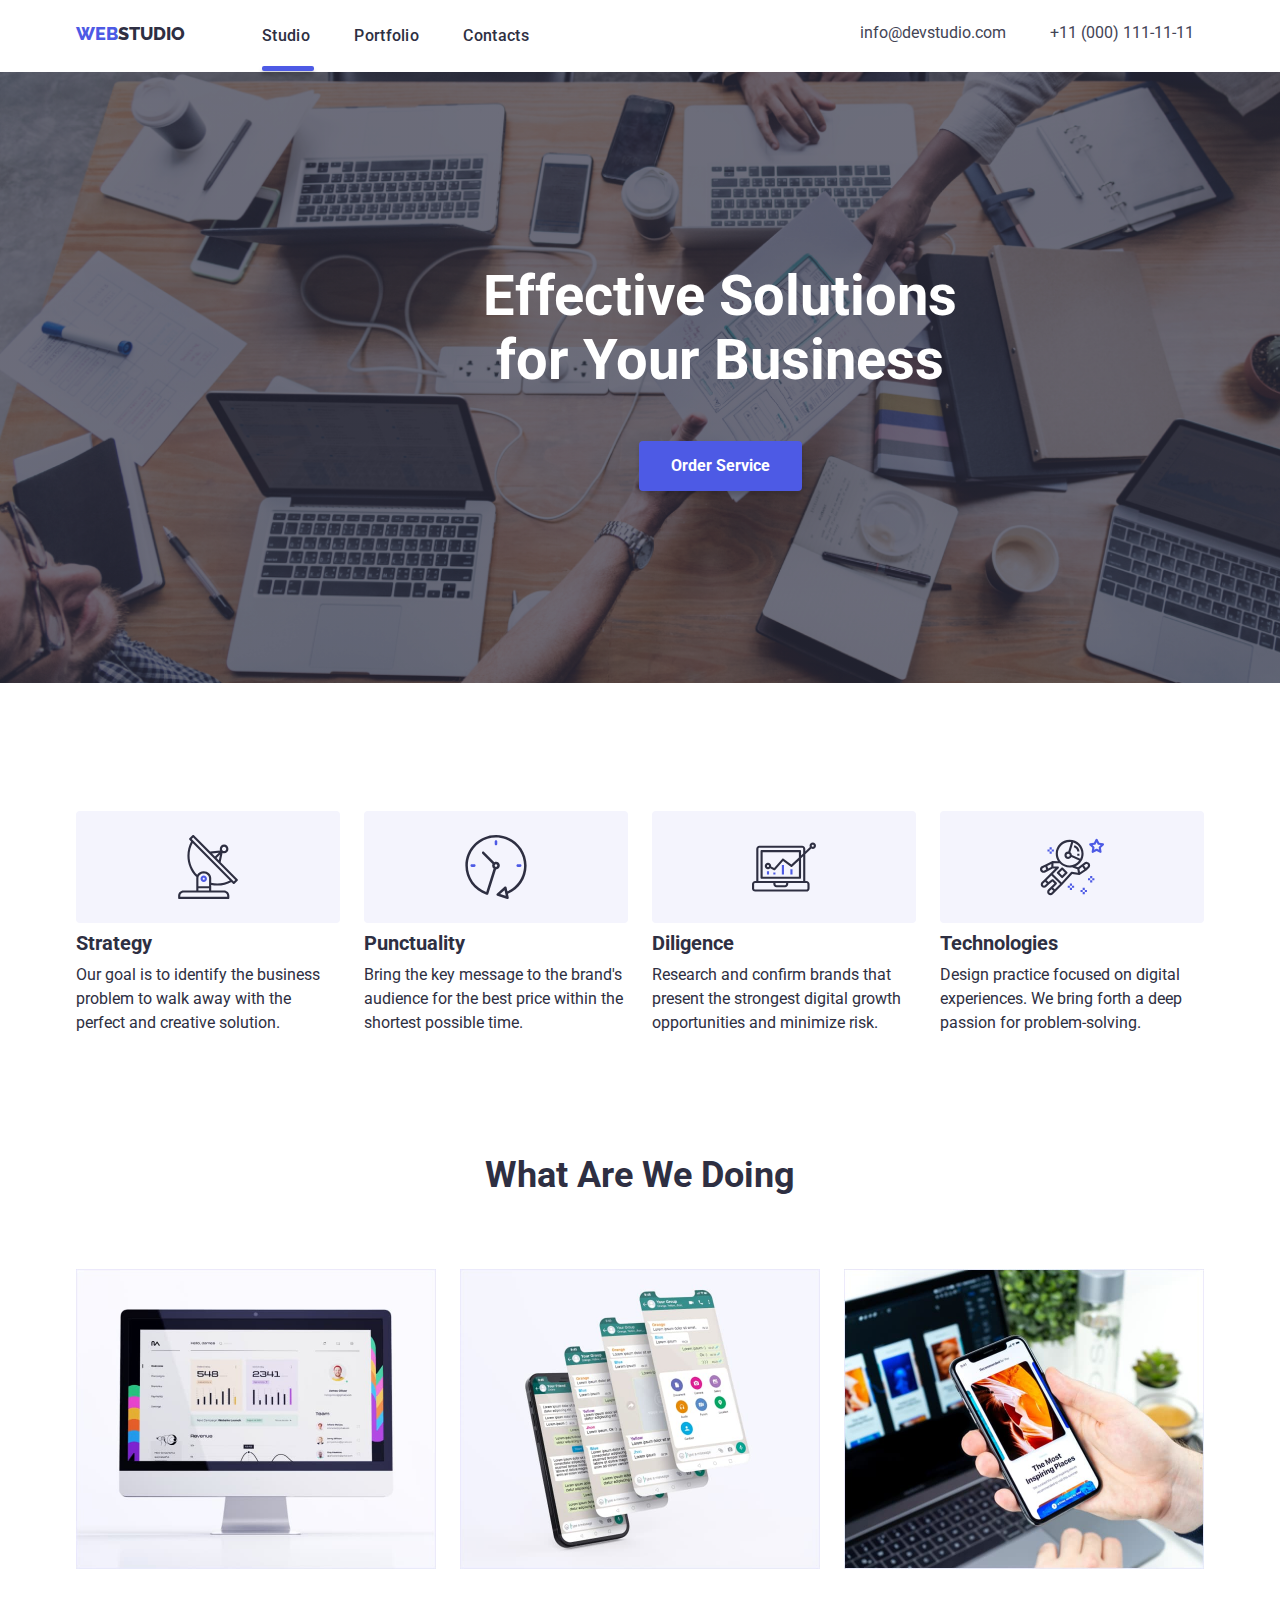
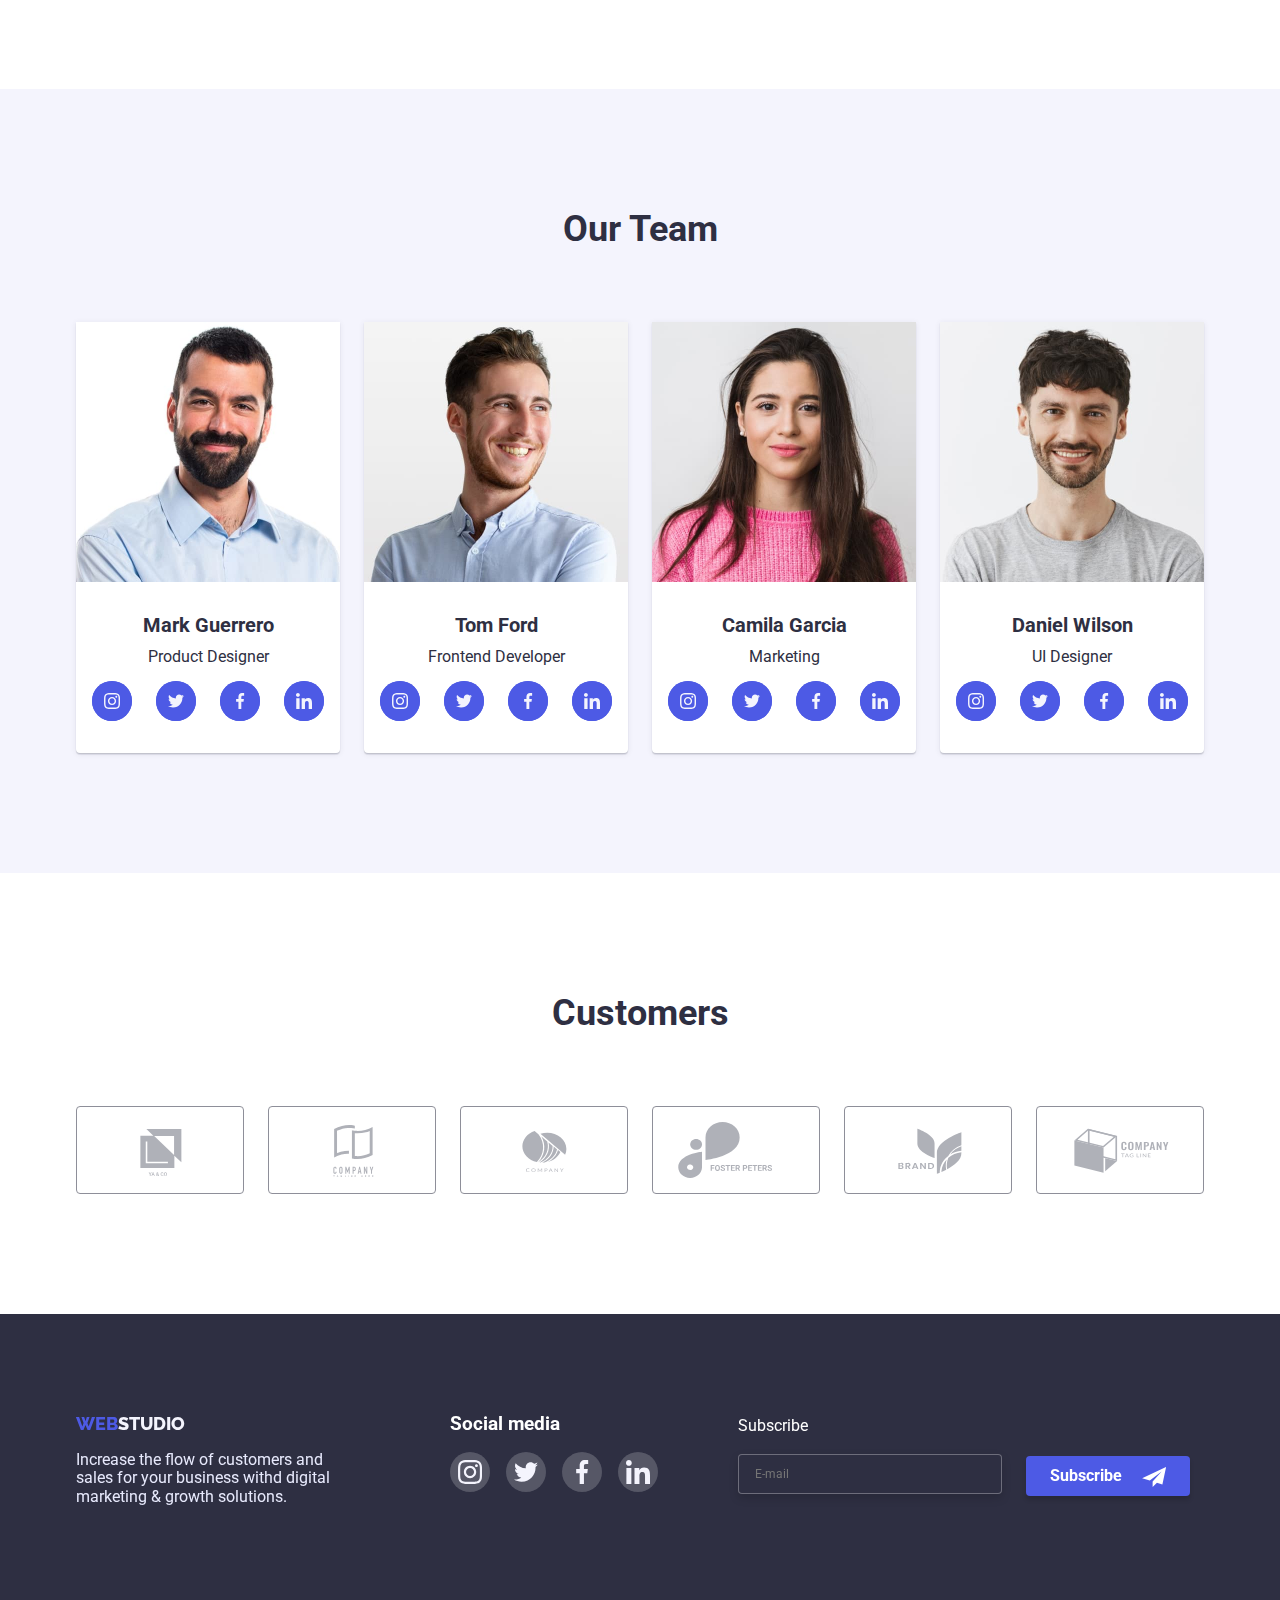
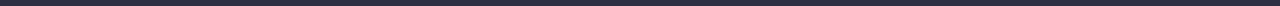
==== commit d214849d: "make modal" ====
--- a/index.html
+++ b/index.html
@@ -116,7 +116,10 @@
                         </div>
                     </form>
                     <button type="button" class="close-bt-father" data-modal-close>
-                        <img src="./icons.svg/close.svg" alt="close" class="close-bt">
+                        <div class="close-bt"><svg width="8" height="8">
+                                <use href="icons.svg/symbol-defs.svg#icon-close"></use>
+                            </svg>
+                        </div>
                     </button>
                 </div>
             </div>
--- a/css/style.css
+++ b/css/style.css
@@ -57,29 +57,32 @@
     transition: transform 250ms cubic-bezier(0.4, 0, 0.2, 1), opacity 250ms;
 }
 .close-bt-father {
+    display: flex;
+    justify-content: center;
     position: absolute;
-        left: 90%;
-        top: 5%;
-        width: 24px;
-        height: 24px;
-        border-radius: 100%;
-        background-color: var(--text-color);
-        border: 1px solid rgba(0, 0, 0, 0.1);
+    left: 90%;
+    top: 5%;
+    width: 24px;
+    height: 24px;
+    border-radius: 100%;
+    color: black;
+    border: 1px solid rgba(0, 0, 0, 0.1);
+    border-radius: 50%;
+    transition: color 250ms cubic-bezier(0.4, 0, 0.2, 1), background-color 250ms cubic-bezier(0.4, 0, 0.2, 1);
 }
 .close-bt-father:hover,
 .close-bt-father:focus {
-    background-color: var(--text-color);
+    color: #FCFCFC;
+    background-color: var(--button-color);
     box-shadow: 0px 1px 6px rgba(46, 47, 66, 0.08), 0px 1px 1px rgba(46, 47, 66, 0.16), 0px 2px 1px rgba(46, 47, 66, 0.08);
     border-radius: 100%;
 }
 .close-bt {
-    position: absolute;
-    left: 50%;
-    top: 50%;
-    transform: translate(-50%, -50%);
-    width: 8px;
-    height: 8px;
-}
+width: 8px;
+height: 8px;
+fill: currentColor;
+}
+
 .backdrop.is-hidden {
     opacity: 0;
     pointer-events: none;
@@ -111,15 +114,17 @@
 }
 .form-field input {
     border: 1px solid rgba(33, 33, 33, 0.2);
-border-radius: 4px;
+        border-radius: 4px;
+        line-height: 1.3;
+        font-size: 12px;
 }
 .form-container:focus-within > .form-svg {
-    background-color: var(--button-color);
-}
-.form-field:focus-within {
-    /* border: 1px solid var(--button-color); */
-    background-color: red;
-}
+    fill: var(--button-color);
+}
+.form-field {
+
+}
+
 .form-container {
     position: relative;
 }
@@ -139,7 +144,7 @@
 }
 
 .form-input + .form-label{
-    ;
+    
 }
 .modal-text [type="checkbox"] {
 color: var(--button-color)
@@ -152,26 +157,12 @@
     width: 360px;
     height: 40px;
     padding-left: 38px;
-}
-/* #name {
-    margin-bottom: 8px;
-    width: 360px;
-    height: 40px;
-}
-/* #name:active {
-    border: 1px solid var(--button-color);
-    border-radius: 4px;
-} */
-/* #tel {
-    margin-bottom: 8px;
-    width: 360px;
-    height: 40px;
-} */
-/* #email {
-    margin-bottom: 8px;
-    width: 360px;
-    height: 40px;
-} */ 
+        border: 1px solid rgba(33, 33, 33, 0.2);
+            border-radius: 4px;
+            line-height: 1.3;
+            font-size: 12px;
+}
+
 #comment {
     resize: none;
     padding: 8px 16px;
@@ -705,6 +696,10 @@
     margin-top: 16px;
     width: 264px;
     height: 40px;
+    color: rgba(255, 255, 255, 0.6);
+        background-color: #2e2f42;
+        border: 1px solid rgba(255, 255, 255, 0.3);
+        filter: drop-shadow(0px 4px 4px rgba(0, 0, 0, 0.15));
 }
 .btn-ctnr {
     position: relative;
@@ -720,6 +715,7 @@
 }
 .send-svg {
 fill: var(--background-color);
+cursor: pointer;
 }
 .ftr-hdln {
     display: none;
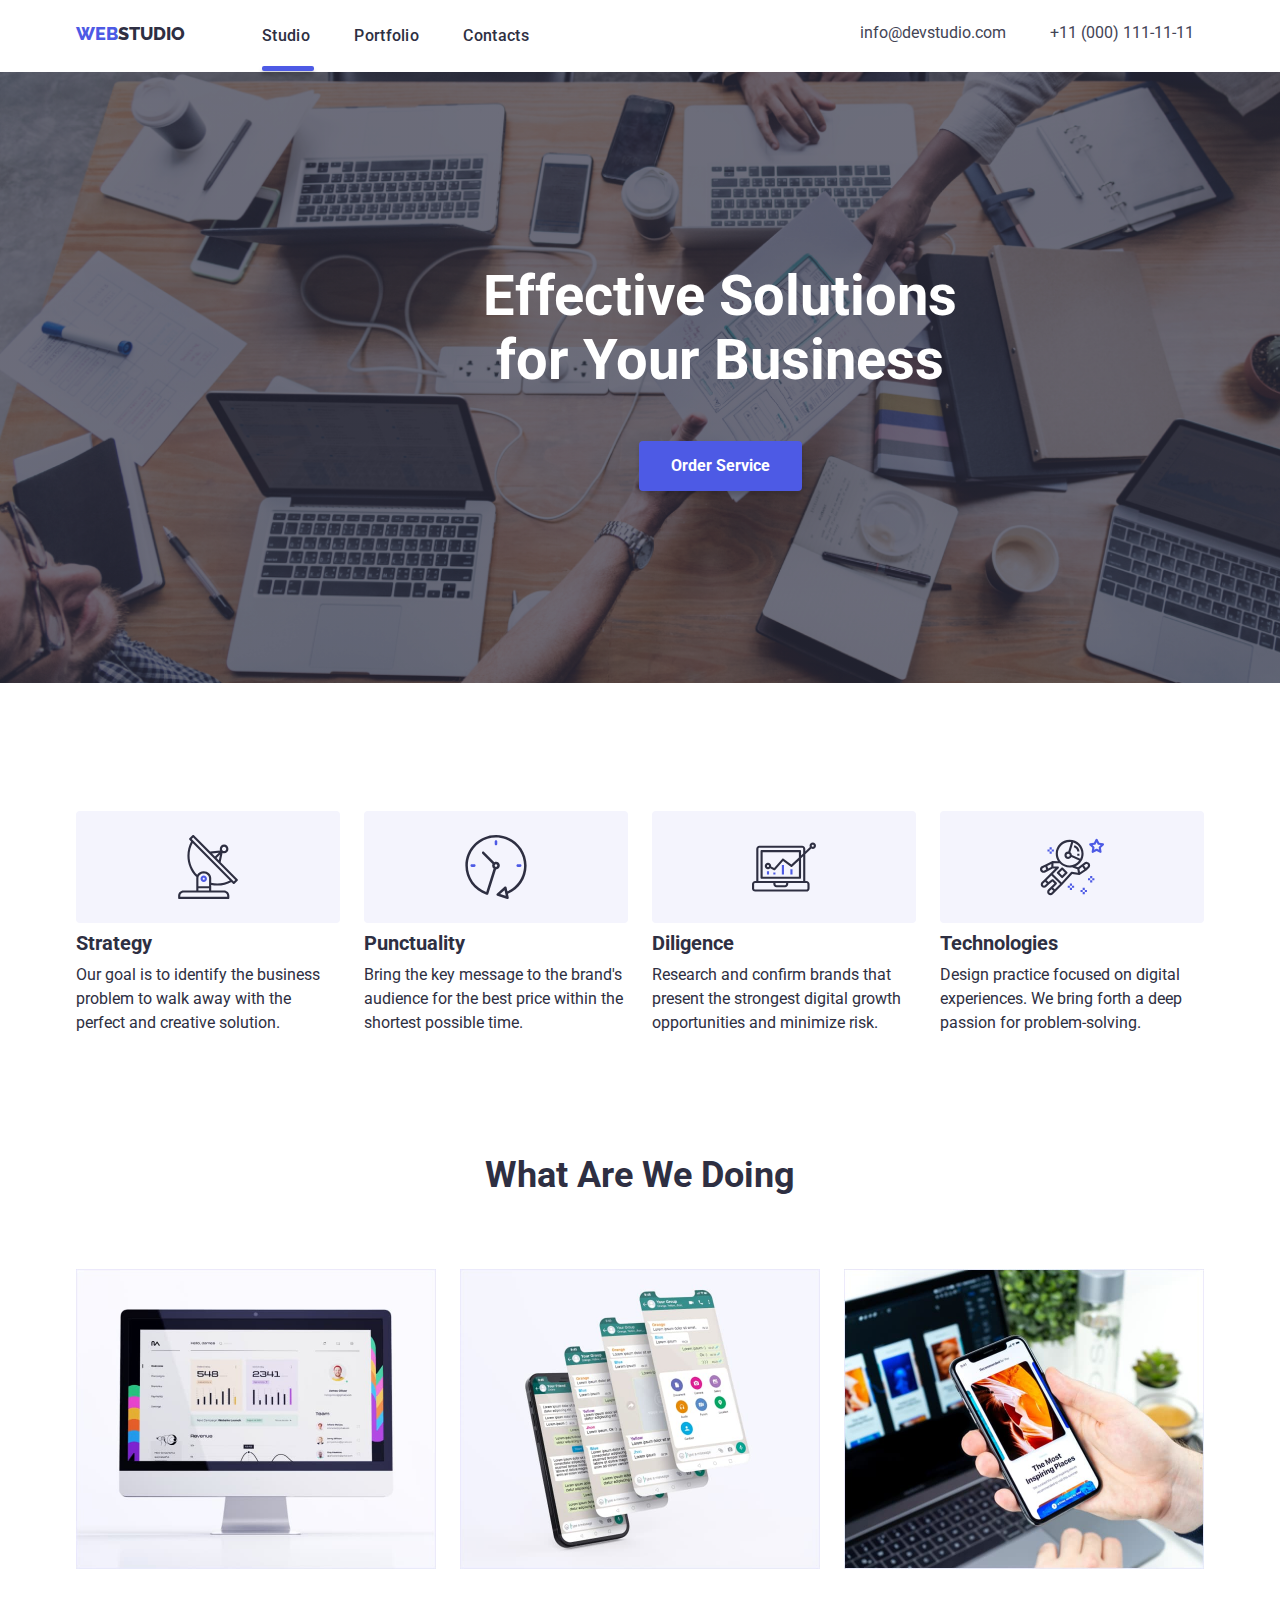
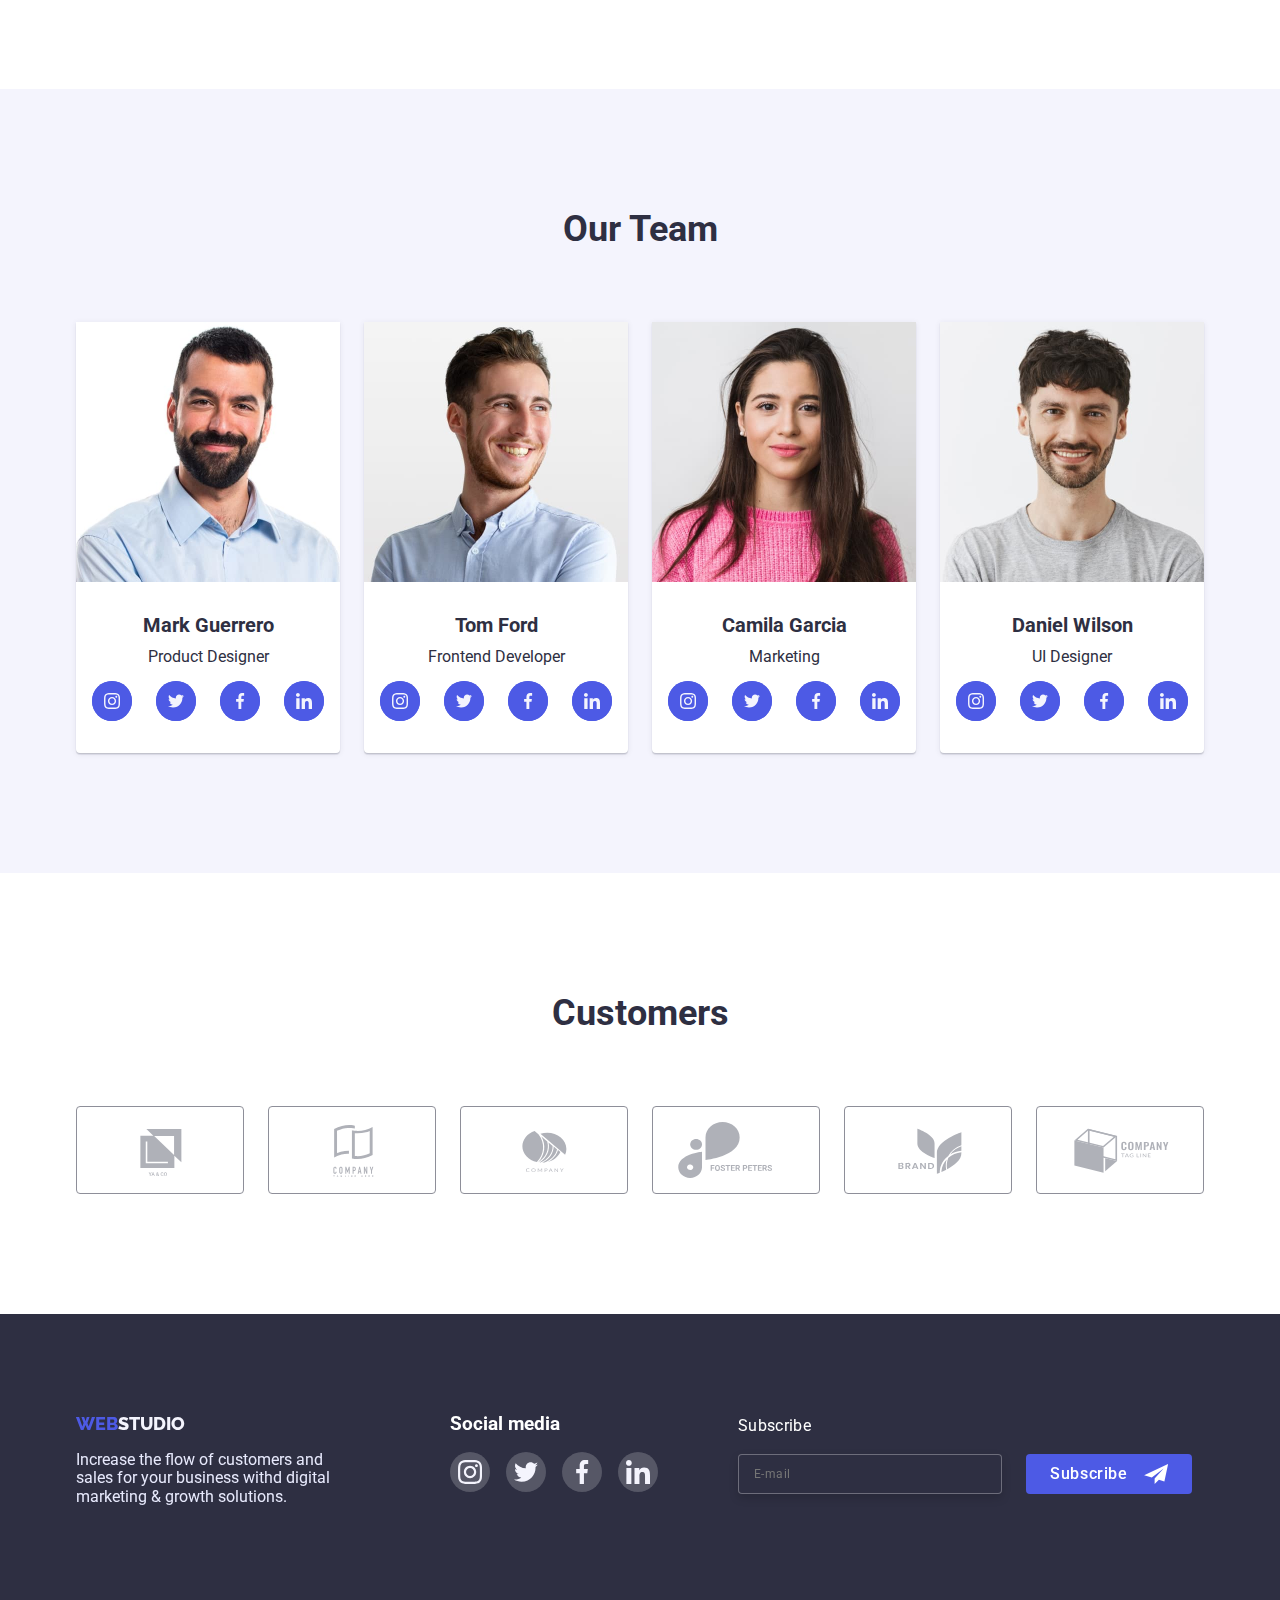
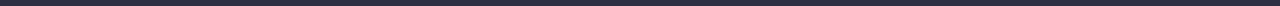
==== commit 0d05d24c: "fix footer" ====
--- a/index.html
+++ b/index.html
@@ -49,78 +49,58 @@
             </div>
             <div class="backdrop is-hidden" data-modal>
                 <div class="modal">
+                    <button type="button" class="close-bt-father" data-modal-close>
+                        <svg width="8" height="8" class="close-bt">
+                            <use href="icons.svg/symbol-defs.svg#icon-close"></use>
+                        </svg>
+                    </button>
+
                     <p class="modal-headline">Leave your contacts and we will call you back</p>
                     <form name="signup_form" autocomplete="on" novalidate>
-                        <div>
-                            <div class="form-container">
-                                <p class="form-field">
-                                <div class="form-svg">
-                                    <svg width="12" height="12">
-                                        <use href="icons.svg/symbol-defs.svg#icon-name"> </use>
-                                    </svg>
-                                </div>
-                                <input type="name" name="name" id="name" class="form-input" />
-                                <label for="name" class="text-area form-label">
-                                    Name
-                                </label>
-                                </p>
-                            </div>
-
-                            <div class="form-container">
-                                <p class="form-field">
-                                <div class="form-svg"><svg width="13" height="13">
-                                        <use href="icons.svg/symbol-defs.svg#icon-phone"> </use>
-                                    </svg>
-                                </div>
-                                <input type="tel" name="phone_number" id="tel" class="form-input" />
-                                <label for="tel" class="text-area form-label">
-                                    Phone
-                                </label>
-                                </p>
-                            </div>
-
-                            <div class="form-container">
-                                <p class="form-field">
-                                <div class="form-svg"><svg width="15" height="12">
-                                        <use href="icons.svg/symbol-defs.svg#icon-mail"> </use>
-                                    </svg>
-                                </div>
-                                <input type="email" name="email" id="email" class="form-input" />
-                                <label for="email" class="text-area form-label">
-                                    Email
-                                </label>
-                                </p>
-                            </div>
-
-
-                            <p class="form-field">
-                                <label for="comment" class="text-area">
-                                    Comment
-                                </label>
-                                <textarea name="comment" rows="6" placeholder="Text input" id="comment"></textarea>
-                            </p>
-
-
-                            <p class="check">
-                                <label class="modal-text">
-                                    <input type="checkbox" name="privacy-policy" value="accept" />
-                                    I accept the terms and conditions of the <a href="#" class="link-modal">Privacy
-                                        Policy</a>
-                                </label>
-                            </p>
-
-
-                            <button type="submit" class="send-button">
-                                <div class="send-container">Send</div>
-                            </button>
-                        </div>
+                        <label for="name" class="text-area form-label"> Name</label>
+                        <span class="form-name">
+                            <input type="your-name" name="name" id="name" class="form-input" />
+                            <svg width="12" height="12" class="form-svg">
+                                <use href="icons.svg/symbol-defs.svg#icon-name"> </use>
+                            </svg>
+                        </span>
+
+                        <label for="tel" class="text-area form-label"> Phone </label>
+                        <span class="form-name">
+                            <input type="tel" name="phone_number" id="tel" class="form-input" />
+                            <svg width="13" height="13" class="form-svg">
+                                <use href="icons.svg/symbol-defs.svg#icon-phone"> </use>
+                            </svg>
+                        </span>
+
+                        <label for="email" class="text-area form-label"> Email </label>
+                        <span class="form-name">
+                            <input type="email" name="email" id="email" class="form-input" />
+                            <svg width="15" height="12" class="form-svg">
+                                <use href="icons.svg/symbol-defs.svg#icon-mail"> </use>
+                            </svg>
+                        </span>
+
+
+                        <label for="comment" class="text-area"> Comment </label>
+                        <textarea name="comment" cols="30" rows="10" placeholder="Text input" id="comment"></textarea>
+
+                        <label class="modal-text">
+                            <input type="checkbox" name="privacy-policy" value="accept" class="checkbox" />
+                            <span class="custom-check">
+                                <svg width="10" height="8" class="check-svg">
+                                    <use href="icons.svg/symbol-defs.svg#icon-check"></use>
+                                </svg>
+                            </span>
+                            I accept the terms and conditions of the <a href="#" class="link-modal">Privacy
+                                Policy</a>
+                        </label>
+
+
+                        <button type="submit" class="send-button">
+                            <span class="send-container">Send</span>
+                        </button>
                     </form>
-                    <button type="button" class="close-bt-father" data-modal-close>
-                        <div class="close-bt"><svg width="8" height="8">
-                                <use href="icons.svg/symbol-defs.svg#icon-close"></use>
-                            </svg>
-                        </div>
-                    </button>
                 </div>
             </div>
         </section>
@@ -446,22 +426,16 @@
                     </li>
                 </ul>
             </div>
-            <div>
-                <p class="footer-field">
-                    <label for="email" class="text-area-footer">
+            <div class="subscribe-container">
+                <p class="footer-field">Subscribe</p>
+                <form class="subscribe-input-container" autocomplete="off">
+                    <label> <input type="email" name="email" id="footer-mail" placeholder="E-mail" /> </label>
+                    <button type="button" class="footer-button">
                         Subscribe
-                    </label>
-                    <br>
-                    <input type="email" name="email" id="footer-mail" placeholder="E-mail" />
-                </p>
-            </div>
-            <div class="btn-ctnr">
-                <button type="button" class="footer-button">Subscribe</button>
-                <div class="footer-svg">
-                    <svg width="24" height="20" class="send-svg">
-                        <use href="icons.svg/symbol-defs.svg#icon-send"> </use>
-                    </svg>
-                </div>
+                        <svg width="24" height="20" class="send-svg">
+                            <use href="icons.svg/symbol-defs.svg#icon-send"> </use>
+                        </svg>
+                    </button>
             </div>
         </div>
     </footer>
--- a/css/style.css
+++ b/css/style.css
@@ -56,31 +56,41 @@
     background-color: rgba(46, 47, 66, 0.4);
     transition: transform 250ms cubic-bezier(0.4, 0, 0.2, 1), opacity 250ms;
 }
+
 .close-bt-father {
     display: flex;
     justify-content: center;
+    align-items: center;
+
     position: absolute;
-    left: 90%;
-    top: 5%;
+    top: 24px;
+    right: 24px;
+
     width: 24px;
     height: 24px;
-    border-radius: 100%;
-    color: black;
+
+    background-color: #e7e9fc;
     border: 1px solid rgba(0, 0, 0, 0.1);
     border-radius: 50%;
-    transition: color 250ms cubic-bezier(0.4, 0, 0.2, 1), background-color 250ms cubic-bezier(0.4, 0, 0.2, 1);
-}
+
+    color: black;
+    cursor: pointer;
+
+    transition: color 250ms cubic-bezier(0.4, 0, 0.2, 1),
+    background-color 250ms cubic-bezier(0.4, 0, 0.2, 1);
+}
+
 .close-bt-father:hover,
 .close-bt-father:focus {
-    color: #FCFCFC;
-    background-color: var(--button-color);
-    box-shadow: 0px 1px 6px rgba(46, 47, 66, 0.08), 0px 1px 1px rgba(46, 47, 66, 0.16), 0px 2px 1px rgba(46, 47, 66, 0.08);
-    border-radius: 100%;
-}
+    color: white;
+    background-color: #404bbf;
+}
+
 .close-bt {
-width: 8px;
-height: 8px;
-fill: currentColor;
+    width: 8px;
+    height: 8px;
+
+    fill: currentColor;
 }
 
 .backdrop.is-hidden {
@@ -110,19 +120,19 @@
     box-shadow: 0px 1px 1px rgba(0, 0, 0, 0.14), 0px 1px 3px rgba(0, 0, 0, 0.12), 0px 2px 1px rgba(0, 0, 0, 0.2);
     border-radius: 4px;
     transition: transform 250ms cubic-bezier(0.4, 0, 0.2, 1);
-    padding: 72px 24px 24px;
-}
-.form-field input {
+    padding-top: 72px;
+    padding-left: 24px;
+    padding-right: 24px;
+}
+
+.form-input input {
     border: 1px solid rgba(33, 33, 33, 0.2);
         border-radius: 4px;
         line-height: 1.3;
         font-size: 12px;
 }
-.form-container:focus-within > .form-svg {
+.form-name:focus-within > .form-svg {
     fill: var(--button-color);
-}
-.form-field {
-
 }
 
 .form-container {
@@ -131,29 +141,19 @@
 .form-svg {
     fill:var(--brand-color);
     position: absolute;
-    bottom: 36px;
     left: 19px;
-}
-.form-label {
-    position: absolute;
-    top: -19px;
-    left: 0;
-}
-.form-label {
-    margin-bottom: 26px;
-}
-
-.form-input + .form-label{
-    
-}
+    top: 3.5px;
+}
+
 .modal-text [type="checkbox"] {
 color: var(--button-color)
 }
+
 .form-field input::placeholder {
     color: rgba(117, 117, 117, 0.5);
 }
 .form-input {
-    margin-bottom: 26px;
+    margin-bottom: 8px;
     width: 360px;
     height: 40px;
     padding-left: 38px;
@@ -162,12 +162,14 @@
             line-height: 1.3;
             font-size: 12px;
 }
-
+.form-name {
+    position: relative;
+}
 #comment {
     resize: none;
     padding: 8px 16px;
-    margin-bottom: 16px;
-    width: 360px; 
+    width: 360px;
+    height: 120px; 
     border: 1px solid rgba(33, 33, 33, 0.2);
     border-radius: 4px;
     line-height: 1.3;
@@ -175,7 +177,7 @@
 }
 
 .modal-headline {
-    margin-bottom: 34px;
+    margin-bottom: 14px;
     font-weight: 700;
     color: var(--brand-color);
     text-align: center;
@@ -187,10 +189,15 @@
     color: var(--modal-color);  
 }
 .modal-text {
+    position: relative;
+    display: inline-block;
+    font-weight: 400;
+    font-size: 12px;
+    line-height: 1.33;
     letter-spacing: 0.04em;
-    font-size: 12px;
-    line-height: 1.3;
-    margin-bottom: 24px;
+    color: #757575;
+    margin-bottom: 0;
+    padding-left: 24px;
 }
 .send-button {
     display: flex;
@@ -215,8 +222,60 @@
 .link-modal:visited {
     color: var(--button-color);
 }
+.checkbox {
+    -webkit-appearance: none;
+        -moz-appearance: none;
+        appearance: none;
+}
+.custom-check {
+    display: inline-flex;
+    justify-content: center;
+    align-items: center;
+    position: absolute;
+    width: 16px;
+    height: 16px;
+
+    top: 0;
+    left: 0;
+
+    background-color: #f4f4fd;
+    border: 1.25px solid #2e2f42;
+    border-radius: 2px;
+
+    transition: background-color 250ms cubic-bezier(0.4, 0, 0.2, 1),
+    border-color 250ms cubic-bezier(0.4, 0, 0.2, 1);
+}
+.check-svg {
+    fill: #F4F4FD;
+}
+.checkbox:checked + .custom-check {
+    border: var(--button-color);
+    background-color: var(--button-color);
+    background-size: contain;
+    background-origin: border-box;
+}
 .send-container {
-    width: 105px;
+        display: block;
+            width: 105px;
+            height: auto;
+            text-align: center;
+            font-weight: 500;
+            font-size: 16px;
+            line-height: 1.5;
+            letter-spacing: 0.04em;
+            color: #ffffff;
+        }
+
+.send-button{
+    display: block;
+    padding: 16px 32px;
+    background-color: #4d5ae5;
+    box-shadow: 0px 4px 4px rgb(0 0 0 / 15%);
+    border-radius: 4px;
+    border: 0;
+    margin-left: auto;
+    cursor: pointer;
+    transition: background-color 250ms cubic-bezier(0.4, 0, 0.2, 1);
 }
 .send-button:focus,
 .send-button:hover {
@@ -679,11 +738,21 @@
     margin-left: 120px;
     margin-right: 80px;
 }
+.subscribe-container {
+    display: block;
+    margin-left: 0;
+}
+.subscribe-input-container {
+    margin-top: 16px;
+    display: flex;
+    align-items: center;
+}
 .footer-field {
     display: block;
     color: var(--background-color);
     font-size: 700;
     line-height: 1.5;
+    letter-spacing: 0.02em;
 }
 .footer-field input {
 border: 1px solid rgba(255, 255, 255, 0.3);
@@ -693,14 +762,20 @@
 line-height: 2;
 }
 #footer-mail {
-    margin-top: 16px;
-    width: 264px;
+width: 264px;
     height: 40px;
+    padding: 7px 15px;
+    font-weight: 400;
+    font-size: 12px;
+    line-height: 2;
+    letter-spacing: 0.04em;
     color: rgba(255, 255, 255, 0.6);
-        background-color: #2e2f42;
-        border: 1px solid rgba(255, 255, 255, 0.3);
-        filter: drop-shadow(0px 4px 4px rgba(0, 0, 0, 0.15));
-}
+    background-color: #2e2f42;
+    border: 1px solid rgba(255, 255, 255, 0.3);
+    filter: drop-shadow(0px 4px 4px rgba(0, 0, 0, 0.15));
+    border-radius: 4px;
+    transition: border-color 250ms cubic-bezier(0.4, 0, 0.2, 1);}
+
 .btn-ctnr {
     position: relative;
     margin-left: 24px;
@@ -721,29 +796,21 @@
     display: none;
 }
 .footer-button {
-    position: relative;
-    width: 164px;
-    height: 40px;
-    margin: auto;
-    display: flex;
-    flex-direction: row;
-    padding-top: 8px;
-    padding-left: 24px;
-    background-color: var(--button-color);
-    border-radius: 4px;
     gap: 16px;
-    color: var(--background-color);
-    font-weight: 700;
-    line-height: 1.5;
-    border: 0;
-    cursor: pointer;
-    font-weight: 700;
-    font-size: 16px;
-    font-family: inherit;
-    box-shadow: 0px 4px 4px rgba(0, 0, 0, 0.15);
-    margin-left: auto;
-    margin-right: auto;
-    transition: background-color 250ms cubic-bezier(0.4, 0, 0.2, 1), color 250ms cubic-bezier(0.4, 0, 0.2, 1), box-shadow 250ms cubic-bezier(0.4, 0, 0.2, 1);
+    display: flex;
+        align-items: center;
+        font-weight: 500;
+        font-size: 16px;
+        line-height: 1.5;
+        letter-spacing: 0.04em;
+        color: #ffffff;
+        background-color: #4d5ae5;
+        border-radius: 4px;
+        padding: 8px 24px;
+        margin-left: 24px;
+        border: 0;
+        cursor: pointer;
+        transition: background-color 250ms cubic-bezier(0.4, 0, 0.2, 1);
 }
 
 .footer-button:focus,
